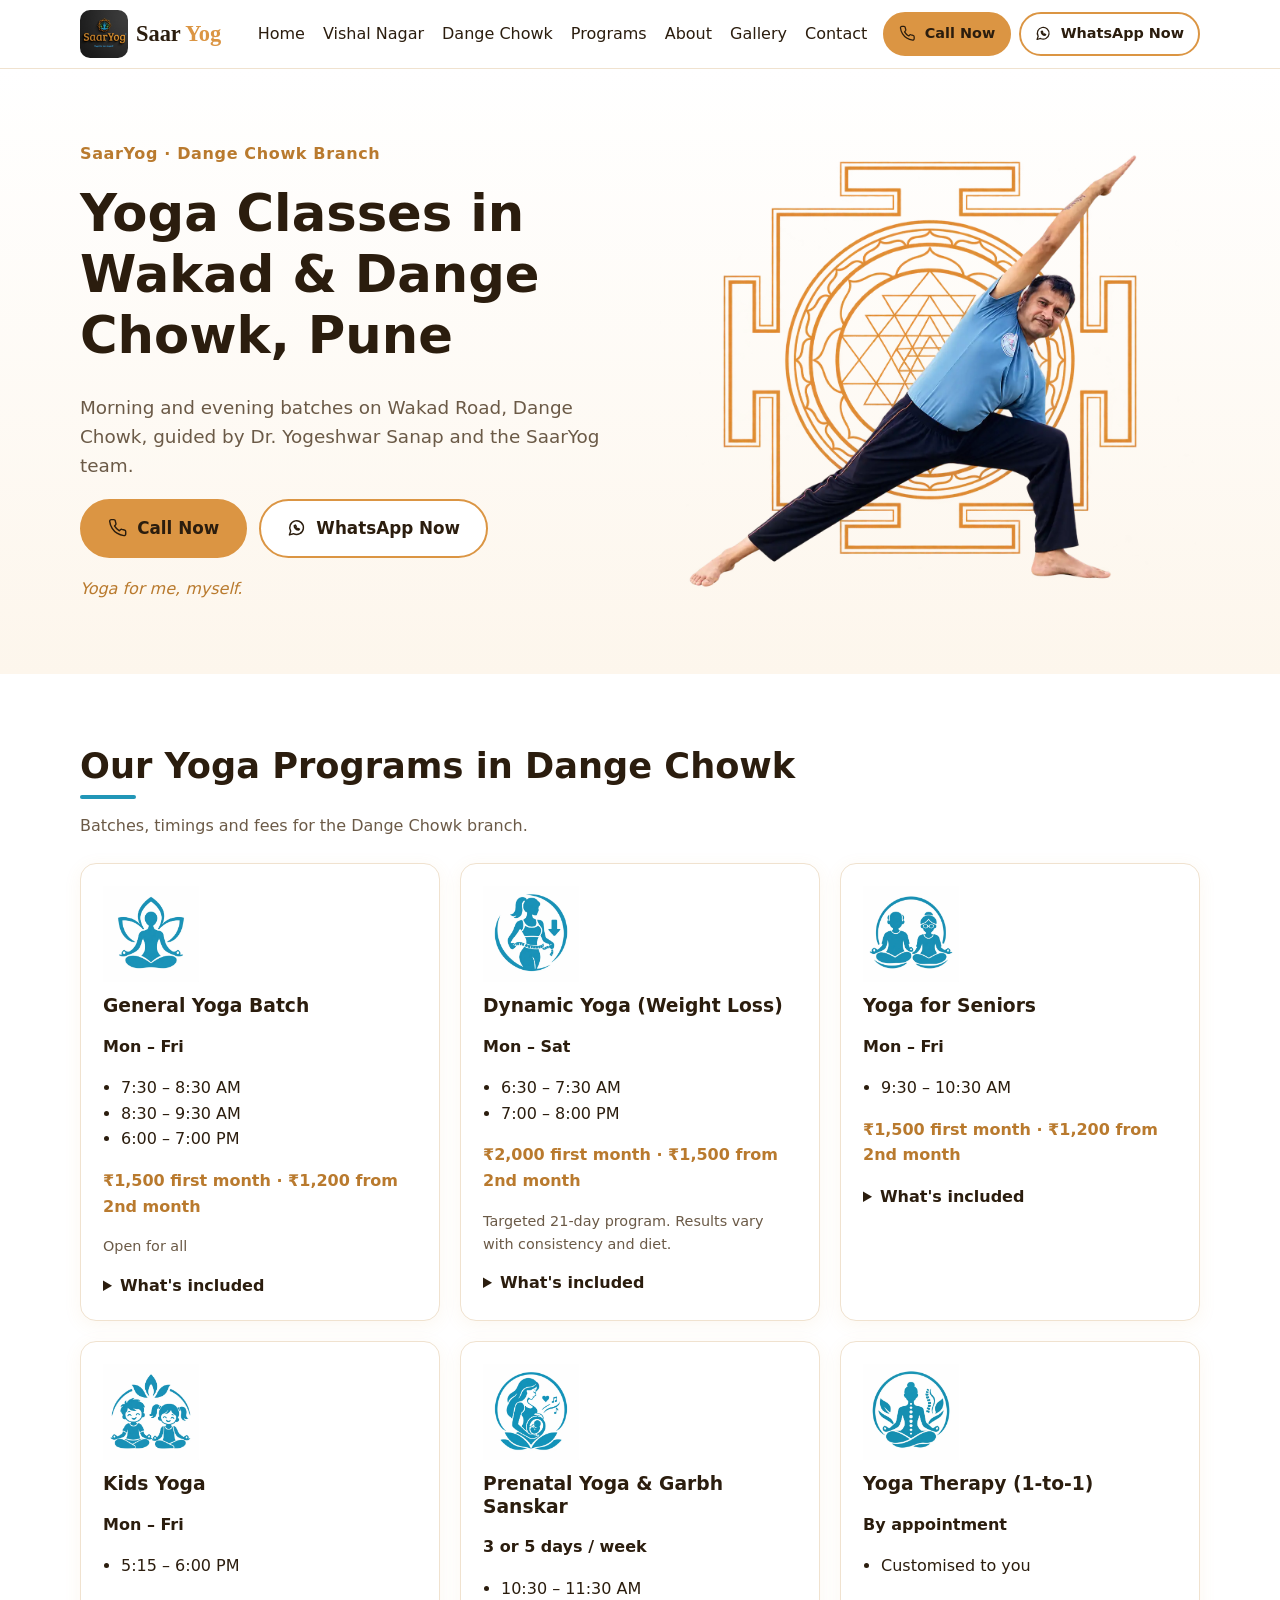
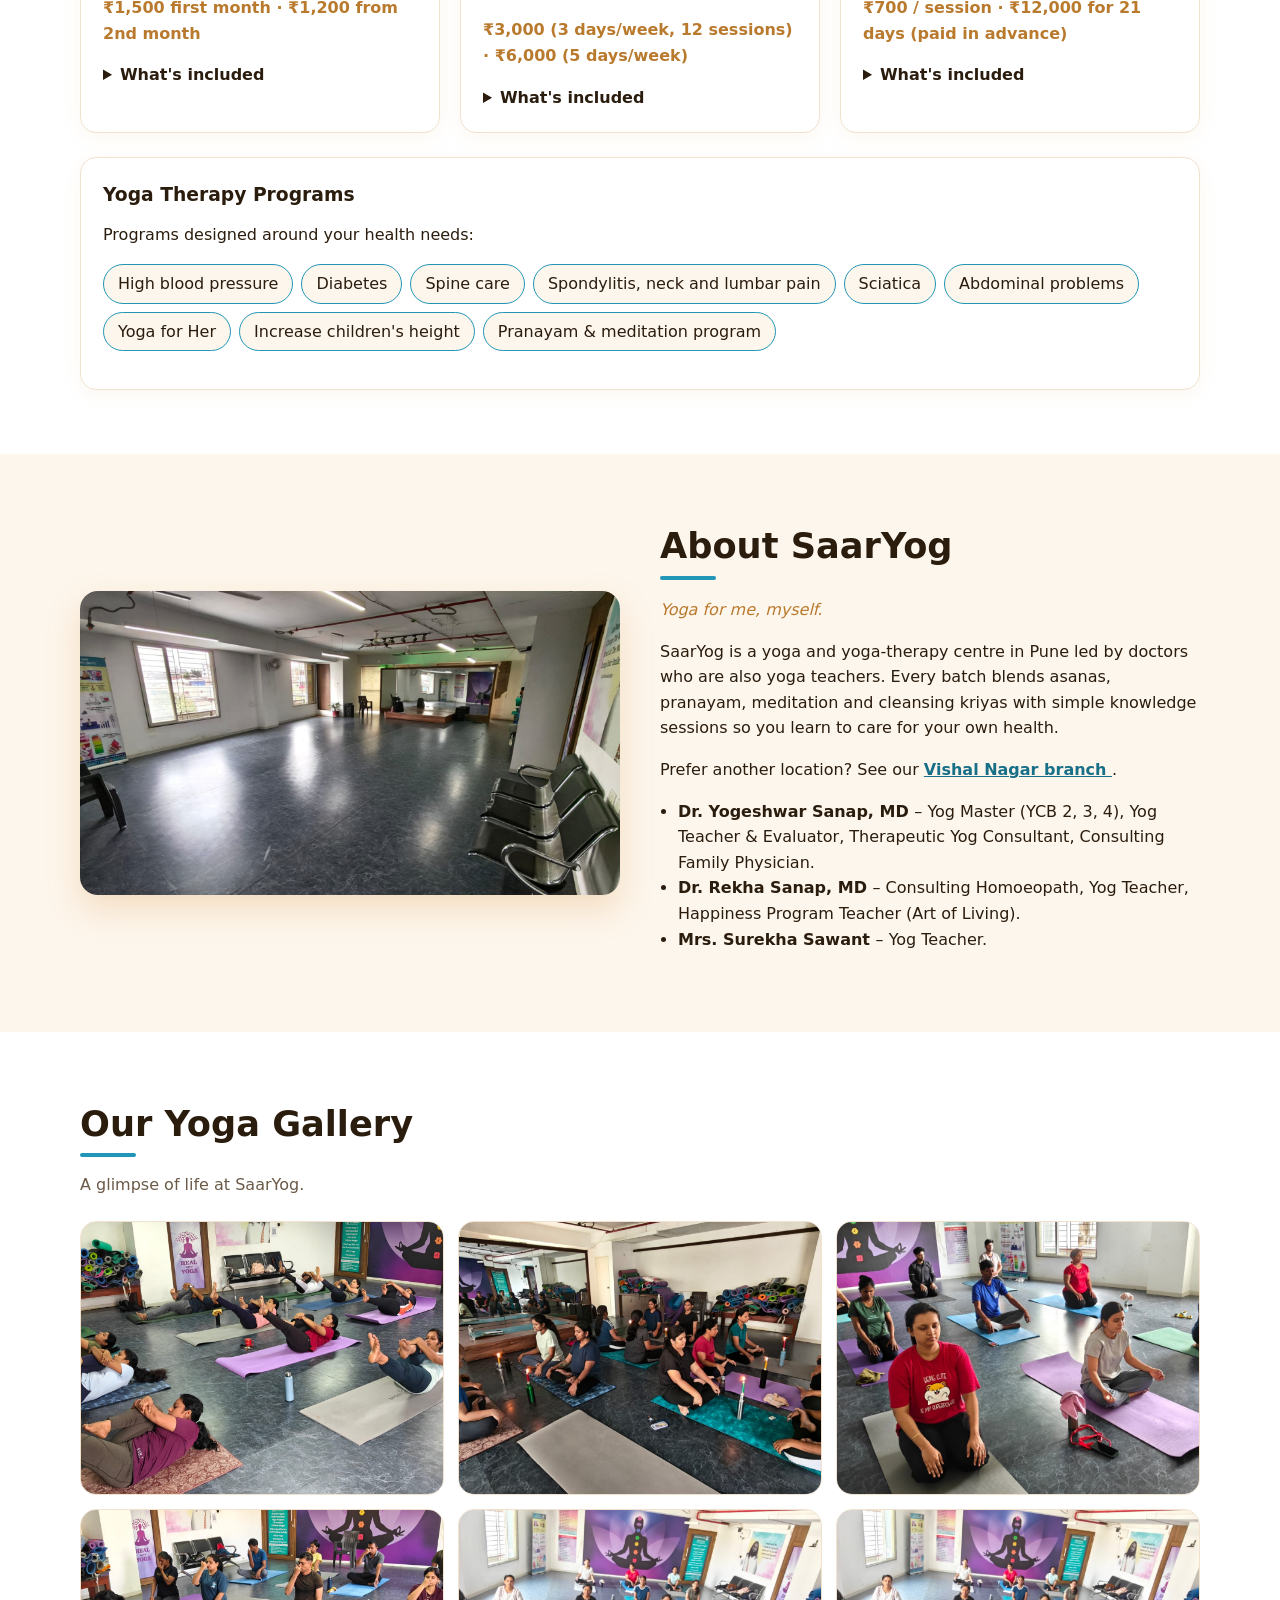
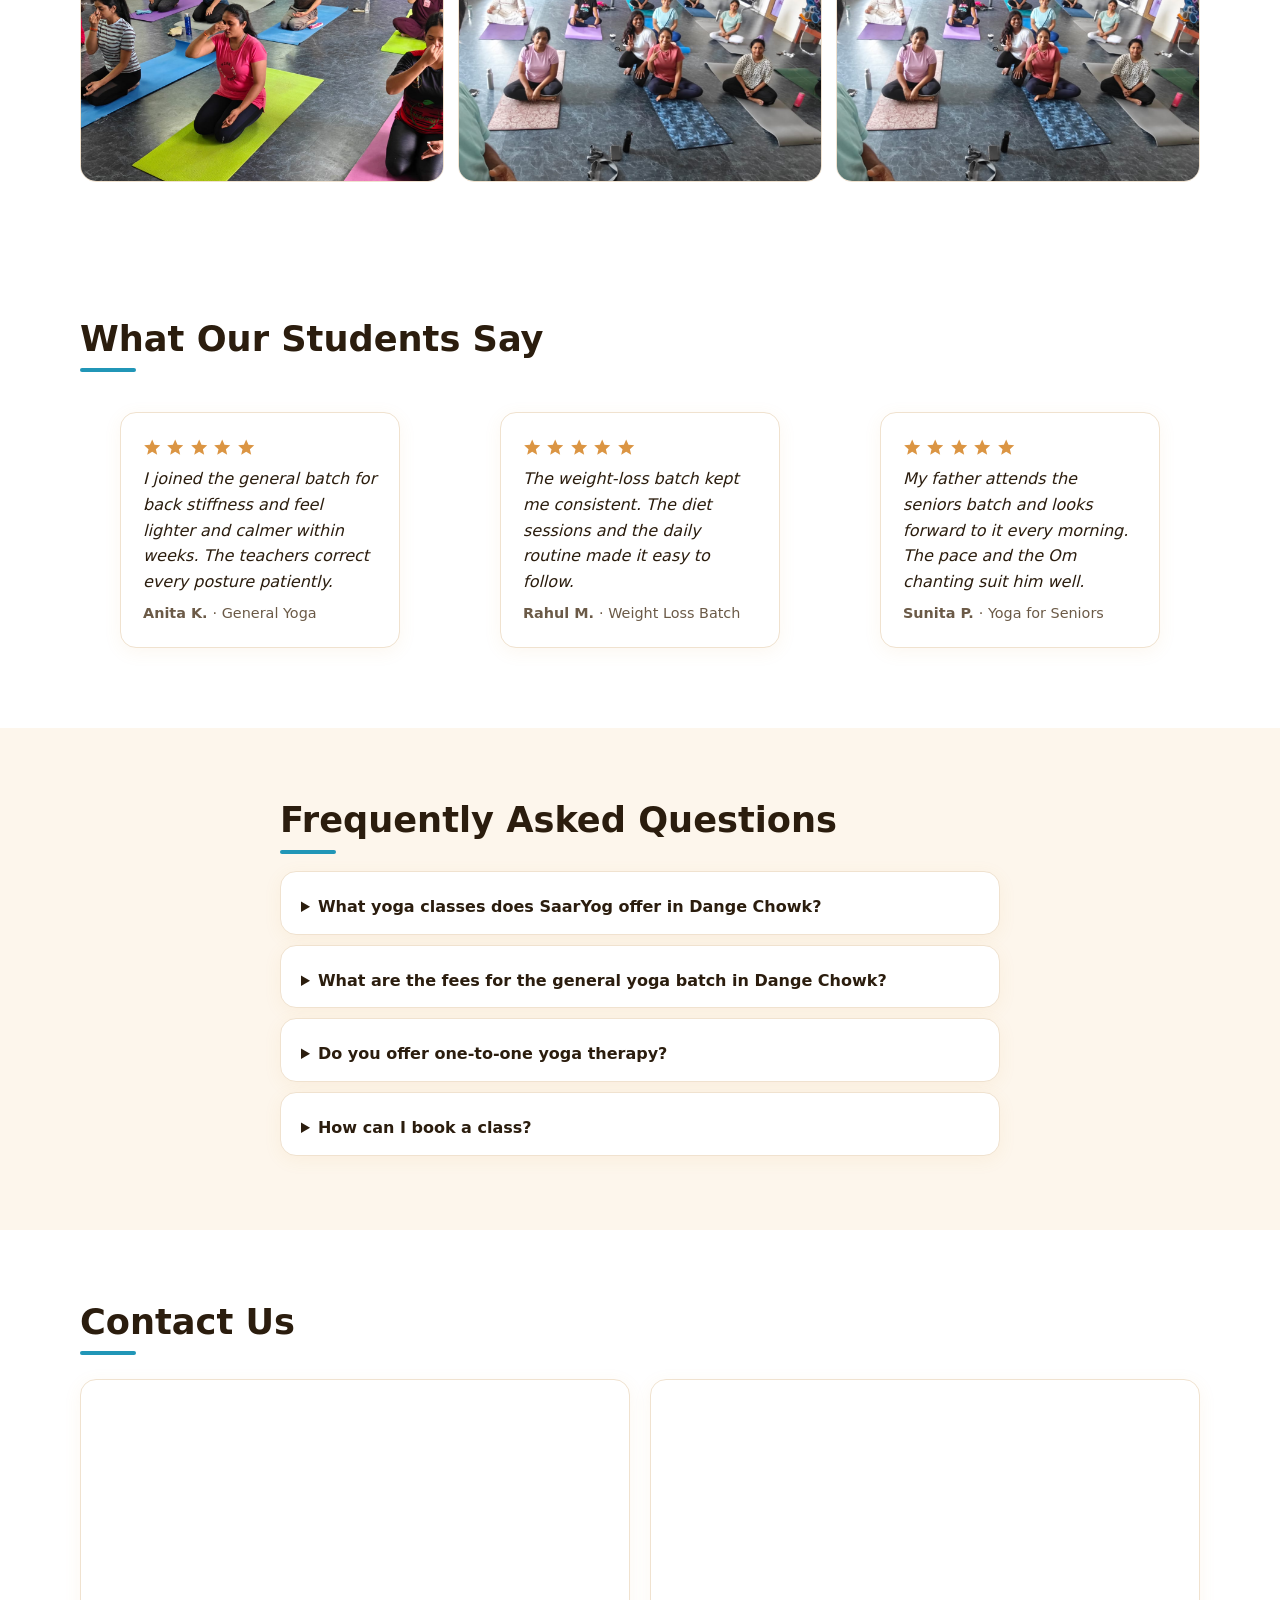
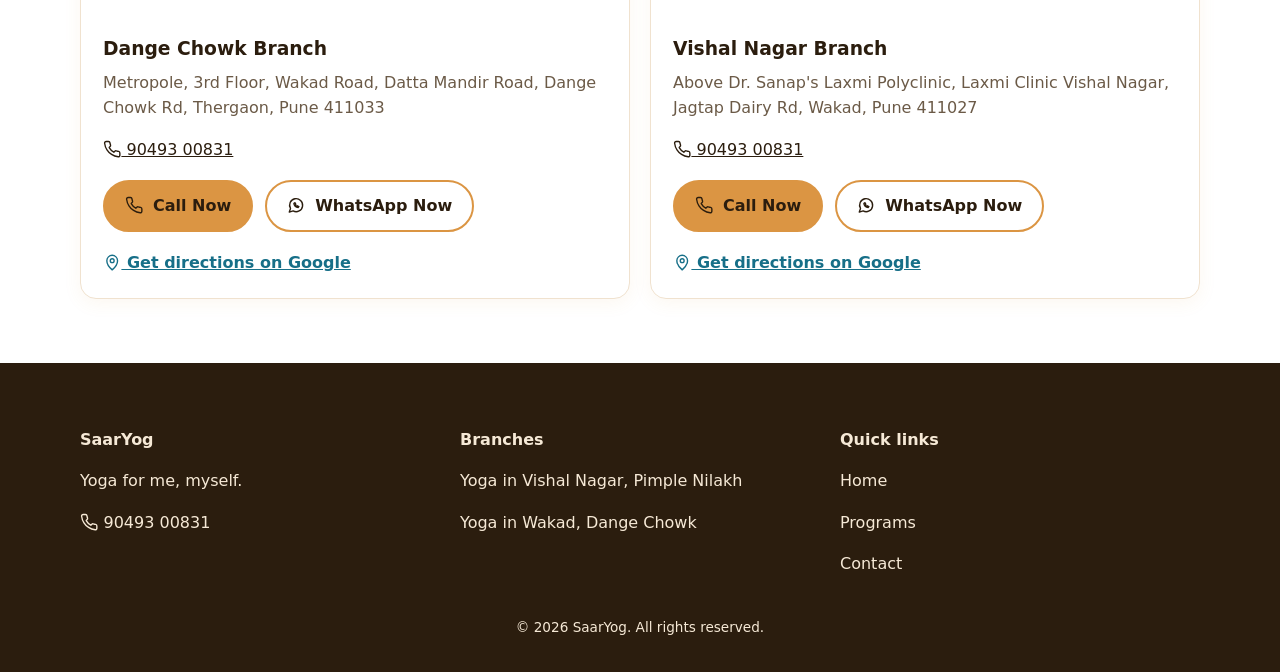
==== dange-chowk.html @ ac99b1c8 "Add files via upload" ====
<!DOCTYPE html>
<html lang="en-IN">
 <head>
  <meta charset="utf-8"/>
  <meta content="width=device-width,initial-scale=1" name="viewport"/>
  <!-- SEO: Page Title and Meta Description -->
  <title>
   Yoga Classes in Wakad &amp; Dange Chowk, Pune | SaarYog
  </title>
  <meta content="SaarYog yoga classes near Wakad &amp; Dange Chowk, Pune: general yoga, dynamic weight-loss batch, seniors, kids, prenatal and 1-to-1 yoga therapy. Call or WhatsApp 90493 00831." name="description"/>
  <link href="https://YOUR-DOMAIN.com/dange-chowk.html" rel="canonical"/>
  <meta content="index,follow,max-image-preview:large" name="robots"/>
  <meta content="#DB9543" name="theme-color"/>
  <meta content="IN-MH" name="geo.region"/>
  <meta content="Pune" name="geo.placename"/>
  <!-- SEO: Open Graph / Social Sharing Metadata -->
  <meta content="website" property="og:type"/>
  <meta content="SaarYog" property="og:site_name"/>
  <meta content="Yoga Classes in Wakad &amp; Dange Chowk, Pune | SaarYog" property="og:title"/>
  <meta content="SaarYog yoga classes near Wakad &amp; Dange Chowk, Pune: general yoga, dynamic weight-loss batch, seniors, kids, prenatal and 1-to-1 yoga therapy. Call or WhatsApp 90493 00831." property="og:description"/>
  <meta content="https://YOUR-DOMAIN.com/dange-chowk.html" property="og:url"/>
  <meta content="en_IN" property="og:locale"/>
  <meta content="https://YOUR-DOMAIN.com/assets/og.png" property="og:image"/>
  <!-- SEO: Twitter Card Metadata and Favicon -->
  <meta content="summary_large_image" name="twitter:card"/>
  <link href="assets/logo.png" rel="icon" type="image/png"/>
  <link href="assets/style.css" rel="stylesheet"/>
  <!-- SEO: Structured Data (Local Business, FAQ, Breadcrumbs) -->
  <script type="application/ld+json">
   {"@context": "https://schema.org", "@graph": [{"@type": ["SportsActivityLocation", "HealthAndBeautyBusiness"], "@id": "https://YOUR-DOMAIN.com/dange-chowk.html#business", "name": "SaarYog – Dange Chowk (Wakad Road)", "url": "https://YOUR-DOMAIN.com/dange-chowk.html", "telephone": "+919049300831", "image": "https://YOUR-DOMAIN.com/assets/og.png", "slogan": "Yoga for me, myself.", "priceRange": "₹₹", "hasMap": "https://www.google.com/localservices/profile?spp=Cg0vZy8xMXZ3bG5nbGZ6&scp=CgAaDVNhYXJZb2cgQ2xhc3MqDVNhYXJZb2cgQ2xhc3M%3D&q=SaarYog%20Class&source=sh%2Fx%2Floc%2Fsrv%2Fm1%2F0&kgs=293f480625a9576a", "address": {"@type": "PostalAddress", "streetAddress": "Metropole, 3rd Floor, Wakad Road, Datta Mandir Road, Dange Chowk Rd", "addressLocality": "Thergaon", "addressRegion": "Maharashtra", "postalCode": "411033", "addressCountry": "IN"}, "areaServed": [{"@type": "Place", "name": "Wakad"}, {"@type": "Place", "name": "Dange Chowk"}, {"@type": "Place", "name": "Thergaon"}], "founder": {"@type": "Person", "name": "Dr. Yogeshwar Sanap"}}, {"@type": "FAQPage", "mainEntity": [{"@type": "Question", "name": "What yoga classes does SaarYog offer in Dange Chowk?", "acceptedAnswer": {"@type": "Answer", "text": "General yoga, weight loss, seniors, kids, prenatal yoga, yoga therapy."}}, {"@type": "Question", "name": "What are the fees for the general yoga batch in Dange Chowk?", "acceptedAnswer": {"@type": "Answer", "text": "₹1,500 first month · ₹1,200 from 2nd month."}}, {"@type": "Question", "name": "Do you offer one-to-one yoga therapy?", "acceptedAnswer": {"@type": "Answer", "text": "Yes. Customised one-to-one sessions for health issues such as high blood pressure, diabetes, back and neck pain. ₹700 / session · ₹12,000 for 21 days (paid in advance)."}}, {"@type": "Question", "name": "How can I book a class?", "acceptedAnswer": {"@type": "Answer", "text": "Call or WhatsApp 90493 00831 and we will confirm the batch timing for you."}}]}, {"@type": "BreadcrumbList", "itemListElement": [{"@type": "ListItem", "position": 1, "name": "Home", "item": "https://YOUR-DOMAIN.com/"}, {"@type": "ListItem", "position": 2, "name": "Dange Chowk", "item": "https://YOUR-DOMAIN.com/dange-chowk.html"}]}]}
  </script>
 </head>
 <body>
  <!-- SECTION: Site Header and Main Navigation -->
  <header class="site-header">
   <div class="wrap bar">
    <a aria-label="SaarYog home" class="logo" href="index.html">
     <img alt="SaarYog logo" class="logo-img" height="48" src="assets/img/saaryog-logo.jpeg" width="48"/>
     <span>
      Saar
      <b>
       Yog
      </b>
     </span>
    </a>
    <nav aria-label="Main" id="nav">
     <ul>
      <li>
       <a href="index.html">
        Home
       </a>
      </li>
      <li>
       <a href="vishal-nagar.html">
        Vishal Nagar
       </a>
      </li>
      <li>
       <a href="dange-chowk.html">
        Dange Chowk
       </a>
      </li>
      <li>
       <a href="#programs">
        Programs
       </a>
      </li>
      <li>
       <a href="#about">
        About
       </a>
      </li>
      <li>
       <a href="#gallery">
        Gallery
       </a>
      </li>
      <li>
       <a href="#contact">
        Contact
       </a>
      </li>
     </ul>
    </nav>
    <div class="hdr-cta">
     <a class="btn btn-solid sm" data-cta="call" href="tel:+919049300831">
      <svg aria-hidden="true" class="ic" fill="none" stroke="currentColor" stroke-linecap="round" stroke-linejoin="round" stroke-width="1.8" viewbox="0 0 24 24">
       <path d="M22 16.9v3a2 2 0 0 1-2.2 2 19.8 19.8 0 0 1-8.6-3.1 19.5 19.5 0 0 1-6-6A19.8 19.8 0 0 1 2.1 4.2 2 2 0 0 1 4.1 2h3a2 2 0 0 1 2 1.7c.1 1 .4 1.9.7 2.8a2 2 0 0 1-.5 2.1L8.1 9.9a16 16 0 0 0 6 6l1.3-1.3a2 2 0 0 1 2.1-.4c.9.3 1.8.6 2.8.7a2 2 0 0 1 1.7 2z">
       </path>
      </svg>
      Call Now
     </a>
     <a class="btn btn-wa sm" data-cta="whatsapp" href="https://wa.me/919049300831?text=Hi%20SaarYog,%20I%20would%20like%20to%20know%20about%20yoga%20classes." rel="noopener" target="_blank">
      <svg aria-hidden="true" class="ic" fill="none" stroke="currentColor" stroke-linecap="round" stroke-linejoin="round" stroke-width="1.8" viewbox="0 0 24 24">
       <path d="M3 21l1.6-4.7A8.5 8.5 0 1 1 8 19.5z">
       </path>
       <path d="M9 9.5c0 3 2.5 5.5 5.5 5.5l1-1.2-2-1-.8.7c-.8-.4-1.5-1.1-1.9-1.9l.7-.8-1-2z">
       </path>
      </svg>
      WhatsApp Now
     </a>
    </div>
    <button aria-controls="nav" aria-expanded="false" aria-label="Open menu" class="burger">
     <span>
     </span>
     <span>
     </span>
     <span>
     </span>
    </button>
   </div>
  </header>
  <main>
   <!-- SECTION: Hero / Main Introduction -->
   <section class="hero" id="home">
    <div class="wrap split">
     <div>
      <p class="eyebrow">
       SaarYog &middot; Dange Chowk Branch
      </p>
      <h1>
       Yoga Classes in Wakad &amp; Dange Chowk, Pune
      </h1>
      <p class="lead">
       Morning and evening batches on Wakad Road, Dange Chowk, guided by Dr. Yogeshwar Sanap and the SaarYog team.
      </p>
      <div class="row">
       <a class="btn btn-solid lg" data-cta="call" href="tel:+919049300831">
        <svg aria-hidden="true" class="ic" fill="none" stroke="currentColor" stroke-linecap="round" stroke-linejoin="round" stroke-width="1.8" viewbox="0 0 24 24">
         <path d="M22 16.9v3a2 2 0 0 1-2.2 2 19.8 19.8 0 0 1-8.6-3.1 19.5 19.5 0 0 1-6-6A19.8 19.8 0 0 1 2.1 4.2 2 2 0 0 1 4.1 2h3a2 2 0 0 1 2 1.7c.1 1 .4 1.9.7 2.8a2 2 0 0 1-.5 2.1L8.1 9.9a16 16 0 0 0 6 6l1.3-1.3a2 2 0 0 1 2.1-.4c.9.3 1.8.6 2.8.7a2 2 0 0 1 1.7 2z">
         </path>
        </svg>
        Call Now
       </a>
       <a class="btn btn-wa lg" data-cta="whatsapp" href="https://wa.me/919049300831?text=Hi%20SaarYog%20Dange%20Chowk,%20I%20would%20like%20to%20know%20about%20yoga%20classes." rel="noopener" target="_blank">
        <svg aria-hidden="true" class="ic" fill="none" stroke="currentColor" stroke-linecap="round" stroke-linejoin="round" stroke-width="1.8" viewbox="0 0 24 24">
         <path d="M3 21l1.6-4.7A8.5 8.5 0 1 1 8 19.5z">
         </path>
         <path d="M9 9.5c0 3 2.5 5.5 5.5 5.5l1-1.2-2-1-.8.7c-.8-.4-1.5-1.1-1.9-1.9l.7-.8-1-2z">
         </path>
        </svg>
        WhatsApp Now
       </a>
      </div>
      <p class="small">
       Yoga for me, myself.
      </p>
     </div>
     <div>
      <!-- <svg aria-label="Animated figure meditating in lotus pose" class="yoga-anim" role="img" viewbox="0 0 400 400">
       <g class="aura">
        <circle cx="200" cy="190" r="150">
        </circle>
        <circle cx="200" cy="190" r="115">
        </circle>
        <circle cx="200" cy="190" r="80">
        </circle>
       </g>
       <g class="petal">
        <ellipse cx="70" cy="300" rx="8" ry="14">
        </ellipse>
        <ellipse cx="335" cy="120" rx="7" ry="12">
        </ellipse>
        <ellipse cx="320" cy="310" rx="6" ry="11">
        </ellipse>
        <ellipse cx="85" cy="110" rx="6" ry="10">
        </ellipse>
       </g>
       <g class="figure">
        <circle cx="200" cy="118" fill="#DB9543" r="26">
        </circle>
        <path d="M200 148c-34 0-52 24-56 60l-26 40 34 8 48-18 48 18 34-8-26-40c-4-36-22-60-56-60z" fill="#DB9543">
        </path>
        <path d="M118 262c30 30 134 30 164 0-14 26-48 38-82 38s-68-12-82-38z" fill="#b97a2e">
        </path>
        <path d="M150 200l-34 52M250 200l34 52" stroke="#fff" stroke-linecap="round" stroke-width="5">
        </path>
       </g>
       <circle class="om" cx="200" cy="340" fill="#DB9543" r="4">
       </circle>
      </svg> -->
      <img alt="Yoga practice at SaarYog, Pune" class="hero-img" fetchpriority="high" height="600" src="assets/img/Dr.Sanap.webp" width="600"/>
     </div>
    </div>
   </section>
   <!-- SECTION: Yoga Programs, Timings, and Fees -->
   <section class="sec" id="programs">
    <div class="wrap">
     <h2>
      Our Yoga Programs in Dange Chowk
     </h2>
     <p class="sub">
      Batches, timings and fees for the Dange Chowk branch.
     </p>
     <div class="grid g3">
      <article class="card prog">
       <div class="ico"><img class="prog-icon" src="assets/icons/General-Yoga.webp" width="96" height="96" alt="General yoga icon" loading="lazy"></div>
       <h3>
        General Yoga Batch
       </h3>
       <p class="meta">
        <b>
         Mon &ndash; Fri
        </b>
       </p>
       <ul class="times">
        <li>
         7:30 &ndash; 8:30 AM
        </li>
        <li>
         8:30 &ndash; 9:30 AM
        </li>
        <li>
         6:00 &ndash; 7:00 PM
        </li>
       </ul>
       <p class="fee">
        ₹1,500 first month &middot; ₹1,200 from 2nd month
       </p>
       <p class="note">
        Open for all
       </p>
       <details>
        <summary>
         What's included
        </summary>
        <ul>
         <li>
          Micro yoga
         </li>
         <li>
          Asanas
         </li>
         <li>
          Sun salutation
         </li>
         <li>
          Pranayam
         </li>
         <li>
          Meditation
         </li>
         <li>
          Shuddhi kriya (cleansing)
         </li>
         <li>
          Knowledge session
         </li>
        </ul>
       </details>
      </article>
      <article class="card prog">
       <div class="ico"><img class="prog-icon" src="assets/icons/Weight-Loss.webp" width="96" height="96" alt="General yoga icon" loading="lazy"></div>
       <h3>
        Dynamic Yoga (Weight Loss)
       </h3>
       <p class="meta">
        <b>
         Mon &ndash; Sat
        </b>
       </p>
       <ul class="times">
        <li>
         6:30 &ndash; 7:30 AM
        </li>
        <li>
         7:00 &ndash; 8:00 PM
        </li>
       </ul>
       <p class="fee">
        ₹2,000 first month &middot; ₹1,500 from 2nd month
       </p>
       <p class="note">
        Targeted 21-day program. Results vary with consistency and diet.
       </p>
       <details>
        <summary>
         What's included
        </summary>
        <ul>
         <li>
          Asanas and pranayam for weight reduction
         </li>
         <li>
          Shuddhi kriya for weight loss
         </li>
         <li>
          Yog nidra
         </li>
         <li>
          Mudras for weight loss
         </li>
         <li>
          Diet session
         </li>
         <li>
          Special diet for two days a week
         </li>
         <li>
          Knowledge session
         </li>
         <li>
          Unique preparatory movements
         </li>
         <li>
          Dedicated weight-loss batch
         </li>
        </ul>
       </details>
      </article>
      <article class="card prog">
       <div class="ico"><img class="prog-icon" src="assets/icons/Seniors.webp" width="96" height="96" alt="General yoga icon" loading="lazy"></div>
       <h3>
        Yoga for Seniors
       </h3>
       <p class="meta">
        <b>
         Mon &ndash; Fri
        </b>
       </p>
       <ul class="times">
        <li>
         9:30 &ndash; 10:30 AM
        </li>
       </ul>
       <p class="fee">
        ₹1,500 first month &middot; ₹1,200 from 2nd month
       </p>
       <details>
        <summary>
         What's included
        </summary>
        <ul>
         <li>
          Asanas, pranayam, meditation and preparatory movements suited to seniors
         </li>
         <li>
          Shuddhi kriya
         </li>
         <li>
          Fun activities
         </li>
         <li>
          Knowledge session
         </li>
         <li>
          Om chanting
         </li>
        </ul>
       </details>
      </article>
      <article class="card prog">
       <div class="ico"><img class="prog-icon" src="assets/icons/Kids.webp" width="96" height="96" alt="General yoga icon" loading="lazy"></div>
       <h3>
        Kids Yoga
       </h3>
       <p class="meta">
        <b>
         Mon &ndash; Fri
        </b>
       </p>
       <ul class="times">
        <li>
         5:15 &ndash; 6:00 PM
        </li>
       </ul>
       <p class="fee">
        ₹1,500 first month &middot; ₹1,200 from 2nd month
       </p>
       <details>
        <summary>
         What's included
        </summary>
        <ul>
         <li>
          Unique preparatory movements
         </li>
         <li>
          Sun salutation
         </li>
         <li>
          Moon salutation
         </li>
         <li>
          Asanas to support height growth
         </li>
         <li>
          Pranayam
         </li>
         <li>
          Om chanting
         </li>
         <li>
          Fun, creative activities
         </li>
         <li>
          Right-brain development process
         </li>
        </ul>
       </details>
      </article>
      <article class="card prog">
       <div class="ico"><img class="prog-icon" src="assets/icons/Prenatal.webp" width="96" height="96" alt="General yoga icon" loading="lazy"></div>
       <h3>
        Prenatal Yoga &amp; Garbh Sanskar
       </h3>
       <p class="meta">
        <b>
         3 or 5 days / week
        </b>
       </p>
       <ul class="times">
        <li>
         10:30 &ndash; 11:30 AM
        </li>
       </ul>
       <p class="fee">
        ₹3,000 (3 days/week, 12 sessions) &middot; ₹6,000 (5 days/week)
       </p>
       <details>
        <summary>
         What's included
        </summary>
        <ul>
         <li>
          Asanas
         </li>
         <li>
          Pranayam
         </li>
         <li>
          Meditation
         </li>
         <li>
          Garbh sanskar
         </li>
         <li>
          Knowledge session
         </li>
        </ul>
       </details>
      </article>
      <article class="card prog">
       <div class="ico"><img class="prog-icon" src="assets/icons/therapy.webp" width="96" height="96" alt="General yoga icon" loading="lazy"></div>
       <h3>
        Yoga Therapy (1-to-1)
       </h3>
       <p class="meta">
        <b>
         By appointment
        </b>
       </p>
       <ul class="times">
        <li>
         Customised to you
        </li>
       </ul>
       <p class="fee">
        ₹700 / session &middot; ₹12,000 for 21 days (paid in advance)
       </p>
       <details>
        <summary>
         What's included
        </summary>
        <ul>
         <li>
          21 days of one-to-one customised sessions
         </li>
         <li>
          Customised yog nidra
         </li>
         <li>
          For BP, diabetes, back and neck pain, sciatica, abdominal issues and more
         </li>
        </ul>
       </details>
      </article>
     </div>
     <div class="card therapy">
      <h3>
       Yoga Therapy Programs
      </h3>
      <p>
       Programs designed around your health needs:
      </p>
      <ul class="chips">
       <li>
        High blood pressure
       </li>
       <li>
        Diabetes
       </li>
       <li>
        Spine care
       </li>
       <li>
        Spondylitis, neck and lumbar pain
       </li>
       <li>
        Sciatica
       </li>
       <li>
        Abdominal problems
       </li>
       <li>
        Yoga for Her
       </li>
       <li>
        Increase children's height
       </li>
       <li>
        Pranayam &amp; meditation program
       </li>
      </ul>
     </div>
    </div>
   </section>
   <!-- SECTION: About SaarYog and Teaching Team -->
   <section class="sec alt" id="about">
    <div class="wrap split">
     <div>
      <!-- <svg aria-label="Illustration of yoga practice" class="about-art" role="img" viewbox="0 0 400 300">
       <rect fill="#fdf3e6" height="300" rx="18" width="400">
       </rect>
       <circle cx="200" cy="140" fill="none" r="90" stroke="#DB9543" stroke-dasharray="4 8" stroke-width="2">
       </circle>
       <circle cx="200" cy="95" fill="#DB9543" r="20">
       </circle>
       <path d="M200 120c-28 0-42 20-45 46l-22 32 28 6 39-14 39 14 28-6-22-32c-3-26-17-46-45-46z" fill="#DB9543">
       </path>
       <text fill="#8a5a1e" font-family="Georgia,serif" font-size="16" text-anchor="middle" x="200" y="272">
        TODO: replace with a real studio / teacher photo
       </text>
      </svg> -->
       <img alt="SaarYog yoga class with Dr. Yogeshwar Sanap, Pune" class="about-img" height="900" loading="lazy" src="assets/img/dange-chowk/dange-chowk-hall.jpeg" width="1200"/>
     </div>
     <div>
      <h2>
       About SaarYog
      </h2>
      <p class="tag">
       Yoga for me, myself.
      </p>
      <p>
       SaarYog is a yoga and yoga-therapy centre in Pune led by doctors who are also yoga teachers. Every batch blends asanas, pranayam, meditation and cleansing kriyas with simple knowledge sessions so you learn to care for your own health.
      </p>
      <p>
       Prefer another location? See our
       <a class="link" href="vishal-nagar.html">
        Vishal Nagar branch
       </a>
       .
      </p>
      <ul class="team">
       <li>
        <b>
         Dr. Yogeshwar Sanap, MD
        </b>
        &ndash; Yog Master (YCB 2, 3, 4), Yog Teacher &amp; Evaluator, Therapeutic Yog Consultant, Consulting Family Physician.
       </li>
       <li>
        <b>
         Dr. Rekha Sanap, MD
        </b>
        &ndash; Consulting Homoeopath, Yog Teacher, Happiness Program Teacher (Art of Living).
       </li>
       <li>
        <b>
         Mrs. Surekha Sawant
        </b>
        &ndash; Yog Teacher.
       </li>
      </ul>
     </div>
    </div>
   </section>
   <!-- SECTION: Yoga Gallery -->
   <section class="sec" id="gallery">
    <div class="wrap">
     <h2>
      Our Yoga Gallery
     </h2>
     <p class="sub">
      A glimpse of life at SaarYog.
     </p>
     <div class="gallery">
      <a class="gi" data-lb="" href="assets/img/dange-chowk/gallery-dange-chowk-1.jpeg">
       <img alt="Morning yoga batch at SaarYog in Dange Chowk" height="450" loading="lazy" src="assets/img/dange-chowk/gallery-dange-chowk-1.jpeg" width="600"/>
      </a>
      <a class="gi" data-lb="" href="assets/img/dange-chowk/gallery-dange-chowk-2.jpeg">
       <img alt="Group asana practice in Dange Chowk" height="450" loading="lazy" src="assets/img/dange-chowk/gallery-dange-chowk-2.jpeg" width="600"/>
      </a>
      <a class="gi" data-lb="" href="assets/img/dange-chowk/gallery-dange-chowk-3.jpeg">
       <img alt="Pranayam and meditation session in Dange Chowk" height="450" loading="lazy" src="assets/img/dange-chowk/gallery-dange-chowk-3.jpeg" width="600"/>
      </a>
      <a class="gi" data-lb="" href="assets/img/dange-chowk/gallery-dange-chowk-4.jpeg">
       <img alt="Kids yoga class in Dange Chowk" height="450" loading="lazy" src="assets/img/dange-chowk/gallery-dange-chowk-4.jpeg" width="600"/>
      </a>
      <a class="gi" data-lb="" href="assets/img/dange-chowk/gallery-dange-chowk-5.jpeg">
       <img alt="Yoga for seniors in Dange Chowk" height="450" loading="lazy" src="assets/img/dange-chowk/gallery-dange-chowk-5.jpeg" width="600"/>
      </a>
      <a class="gi" data-lb="" href="assets/img/dange-chowk/gallery-dange-chowk-6.jpeg">
       <img alt="One-to-one yoga therapy session in Dange Chowk" height="450" loading="lazy" src="assets/img/dange-chowk/gallery-dange-chowk-6.jpeg" width="600"/>
      </a>
     </div>
    </div>
   </section>
   <!-- SECTION: Student Testimonials -->
   <section class="sec" id="testimonials">
    <div class="wrap">
     <h2>
      What Our Students Say
     </h2>
     <div class="grid g3">
      <figure class="card review">
       <div class="stars">
        <svg aria-hidden="true" class="ic star" fill="currentColor" viewbox="0 0 24 24">
         <path d="M12 2l3 6.9 7.5.7-5.7 5 1.7 7.4L12 18l-6.5 4 1.7-7.4-5.7-5L9 8.9z">
         </path>
        </svg>
        <svg aria-hidden="true" class="ic star" fill="currentColor" viewbox="0 0 24 24">
         <path d="M12 2l3 6.9 7.5.7-5.7 5 1.7 7.4L12 18l-6.5 4 1.7-7.4-5.7-5L9 8.9z">
         </path>
        </svg>
        <svg aria-hidden="true" class="ic star" fill="currentColor" viewbox="0 0 24 24">
         <path d="M12 2l3 6.9 7.5.7-5.7 5 1.7 7.4L12 18l-6.5 4 1.7-7.4-5.7-5L9 8.9z">
         </path>
        </svg>
        <svg aria-hidden="true" class="ic star" fill="currentColor" viewbox="0 0 24 24">
         <path d="M12 2l3 6.9 7.5.7-5.7 5 1.7 7.4L12 18l-6.5 4 1.7-7.4-5.7-5L9 8.9z">
         </path>
        </svg>
        <svg aria-hidden="true" class="ic star" fill="currentColor" viewbox="0 0 24 24">
         <path d="M12 2l3 6.9 7.5.7-5.7 5 1.7 7.4L12 18l-6.5 4 1.7-7.4-5.7-5L9 8.9z">
         </path>
        </svg>
       </div>
       <blockquote>
        I joined the general batch for back stiffness and feel lighter and calmer within weeks. The teachers correct every posture patiently.
       </blockquote>
       <figcaption>
        <b>
         Anita K.
        </b>
        &middot; General Yoga
       </figcaption>
      </figure>
      <figure class="card review">
       <div class="stars">
        <svg aria-hidden="true" class="ic star" fill="currentColor" viewbox="0 0 24 24">
         <path d="M12 2l3 6.9 7.5.7-5.7 5 1.7 7.4L12 18l-6.5 4 1.7-7.4-5.7-5L9 8.9z">
         </path>
        </svg>
        <svg aria-hidden="true" class="ic star" fill="currentColor" viewbox="0 0 24 24">
         <path d="M12 2l3 6.9 7.5.7-5.7 5 1.7 7.4L12 18l-6.5 4 1.7-7.4-5.7-5L9 8.9z">
         </path>
        </svg>
        <svg aria-hidden="true" class="ic star" fill="currentColor" viewbox="0 0 24 24">
         <path d="M12 2l3 6.9 7.5.7-5.7 5 1.7 7.4L12 18l-6.5 4 1.7-7.4-5.7-5L9 8.9z">
         </path>
        </svg>
        <svg aria-hidden="true" class="ic star" fill="currentColor" viewbox="0 0 24 24">
         <path d="M12 2l3 6.9 7.5.7-5.7 5 1.7 7.4L12 18l-6.5 4 1.7-7.4-5.7-5L9 8.9z">
         </path>
        </svg>
        <svg aria-hidden="true" class="ic star" fill="currentColor" viewbox="0 0 24 24">
         <path d="M12 2l3 6.9 7.5.7-5.7 5 1.7 7.4L12 18l-6.5 4 1.7-7.4-5.7-5L9 8.9z">
         </path>
        </svg>
       </div>
       <blockquote>
        The weight-loss batch kept me consistent. The diet sessions and the daily routine made it easy to follow.
       </blockquote>
       <figcaption>
        <b>
         Rahul M.
        </b>
        &middot; Weight Loss Batch
       </figcaption>
      </figure>
      <figure class="card review">
       <div class="stars">
        <svg aria-hidden="true" class="ic star" fill="currentColor" viewbox="0 0 24 24">
         <path d="M12 2l3 6.9 7.5.7-5.7 5 1.7 7.4L12 18l-6.5 4 1.7-7.4-5.7-5L9 8.9z">
         </path>
        </svg>
        <svg aria-hidden="true" class="ic star" fill="currentColor" viewbox="0 0 24 24">
         <path d="M12 2l3 6.9 7.5.7-5.7 5 1.7 7.4L12 18l-6.5 4 1.7-7.4-5.7-5L9 8.9z">
         </path>
        </svg>
        <svg aria-hidden="true" class="ic star" fill="currentColor" viewbox="0 0 24 24">
         <path d="M12 2l3 6.9 7.5.7-5.7 5 1.7 7.4L12 18l-6.5 4 1.7-7.4-5.7-5L9 8.9z">
         </path>
        </svg>
        <svg aria-hidden="true" class="ic star" fill="currentColor" viewbox="0 0 24 24">
         <path d="M12 2l3 6.9 7.5.7-5.7 5 1.7 7.4L12 18l-6.5 4 1.7-7.4-5.7-5L9 8.9z">
         </path>
        </svg>
        <svg aria-hidden="true" class="ic star" fill="currentColor" viewbox="0 0 24 24">
         <path d="M12 2l3 6.9 7.5.7-5.7 5 1.7 7.4L12 18l-6.5 4 1.7-7.4-5.7-5L9 8.9z">
         </path>
        </svg>
       </div>
       <blockquote>
        My father attends the seniors batch and looks forward to it every morning. The pace and the Om chanting suit him well.
       </blockquote>
       <figcaption>
        <b>
         Sunita P.
        </b>
        &middot; Yoga for Seniors
       </figcaption>
      </figure>
     </div>
    </div>
   </section>
   <!-- SECTION: Frequently Asked Questions -->
   <section class="sec alt" id="faq">
    <div class="wrap narrow">
     <h2>
      Frequently Asked Questions
     </h2>
     <details class="card faq">
      <summary>
       What yoga classes does SaarYog offer in Dange Chowk?
      </summary>
      <p>
       General yoga, weight loss, seniors, kids, prenatal yoga, yoga therapy.
      </p>
     </details>
     <details class="card faq">
      <summary>
       What are the fees for the general yoga batch in Dange Chowk?
      </summary>
      <p>
       ₹1,500 first month &middot; ₹1,200 from 2nd month.
      </p>
     </details>
     <details class="card faq">
      <summary>
       Do you offer one-to-one yoga therapy?
      </summary>
      <p>
       Yes. Customised one-to-one sessions for health issues such as high blood pressure, diabetes, back and neck pain. ₹700 / session &middot; ₹12,000 for 21 days (paid in advance).
      </p>
     </details>
     <details class="card faq">
      <summary>
       How can I book a class?
      </summary>
      <p>
       Call or WhatsApp 90493 00831 and we will confirm the batch timing for you.
      </p>
     </details>
    </div>
   </section>
   <!-- SECTION: Contact Details and Branch Maps -->
   <section class="sec" id="contact">
    <div class="wrap">
     <h2>
      Contact Us
     </h2>
     <div class="grid g2">
      <div class="card contact">
       <iframe allowfullscreen="" class="map" loading="lazy" referrerpolicy="no-referrer-when-downgrade" src="https://www.google.com/maps?q=SaarYog+Class+Metropole+Dange+Chowk+Wakad+Road+Pune&amp;output=embed" title="Map of SaarYog Dange Chowk branch">
       </iframe>
       <h3>
        Dange Chowk Branch
       </h3>
       <address>
        Metropole, 3rd Floor, Wakad Road, Datta Mandir Road, Dange Chowk Rd, Thergaon, Pune 411033
       </address>
       <p>
        <a href="tel:+919049300831">
         <svg aria-hidden="true" class="ic" fill="none" stroke="currentColor" stroke-linecap="round" stroke-linejoin="round" stroke-width="1.8" viewbox="0 0 24 24">
          <path d="M22 16.9v3a2 2 0 0 1-2.2 2 19.8 19.8 0 0 1-8.6-3.1 19.5 19.5 0 0 1-6-6A19.8 19.8 0 0 1 2.1 4.2 2 2 0 0 1 4.1 2h3a2 2 0 0 1 2 1.7c.1 1 .4 1.9.7 2.8a2 2 0 0 1-.5 2.1L8.1 9.9a16 16 0 0 0 6 6l1.3-1.3a2 2 0 0 1 2.1-.4c.9.3 1.8.6 2.8.7a2 2 0 0 1 1.7 2z">
          </path>
         </svg>
         90493 00831
        </a>
       </p>
       <div class="row">
        <a class="btn btn-solid" data-cta="call" href="tel:+919049300831">
         <svg aria-hidden="true" class="ic" fill="none" stroke="currentColor" stroke-linecap="round" stroke-linejoin="round" stroke-width="1.8" viewbox="0 0 24 24">
          <path d="M22 16.9v3a2 2 0 0 1-2.2 2 19.8 19.8 0 0 1-8.6-3.1 19.5 19.5 0 0 1-6-6A19.8 19.8 0 0 1 2.1 4.2 2 2 0 0 1 4.1 2h3a2 2 0 0 1 2 1.7c.1 1 .4 1.9.7 2.8a2 2 0 0 1-.5 2.1L8.1 9.9a16 16 0 0 0 6 6l1.3-1.3a2 2 0 0 1 2.1-.4c.9.3 1.8.6 2.8.7a2 2 0 0 1 1.7 2z">
          </path>
         </svg>
         Call Now
        </a>
        <a class="btn btn-wa" data-cta="whatsapp" href="https://wa.me/919049300831?text=Hi%20SaarYog%20Dange%20Chowk,%20I%20would%20like%20to%20know%20about%20yoga%20classes." rel="noopener" target="_blank">
         <svg aria-hidden="true" class="ic" fill="none" stroke="currentColor" stroke-linecap="round" stroke-linejoin="round" stroke-width="1.8" viewbox="0 0 24 24">
          <path d="M3 21l1.6-4.7A8.5 8.5 0 1 1 8 19.5z">
          </path>
          <path d="M9 9.5c0 3 2.5 5.5 5.5 5.5l1-1.2-2-1-.8.7c-.8-.4-1.5-1.1-1.9-1.9l.7-.8-1-2z">
          </path>
         </svg>
         WhatsApp Now
        </a>
       </div>
       <p>
        <a class="link" href="https://www.google.com/localservices/profile?spp=Cg0vZy8xMXZ3bG5nbGZ6&amp;scp=CgAaDVNhYXJZb2cgQ2xhc3MqDVNhYXJZb2cgQ2xhc3M%3D&amp;q=SaarYog%20Class&amp;source=sh%2Fx%2Floc%2Fsrv%2Fm1%2F0&amp;kgs=293f480625a9576a" rel="noopener" target="_blank">
         <svg aria-hidden="true" class="ic" fill="none" stroke="currentColor" stroke-linecap="round" stroke-linejoin="round" stroke-width="1.8" viewbox="0 0 24 24">
          <path d="M12 22s7-6.1 7-12a7 7 0 0 0-14 0c0 5.9 7 12 7 12z">
          </path>
          <circle cx="12" cy="10" r="2.5">
          </circle>
         </svg>
         Get directions on Google
        </a>
       </p>
      </div>
      <div class="card contact">
       <iframe allowfullscreen="" class="map" loading="lazy" referrerpolicy="no-referrer-when-downgrade" src="https://www.google.com/maps?q=SaarYog+Class+Laxmi+Polyclinic+Vishal+Nagar+Wakad+Pune&amp;output=embed" title="Map of SaarYog Vishal Nagar branch">
       </iframe>
       <h3>
        Vishal Nagar Branch
       </h3>
       <address>
        Above Dr. Sanap's Laxmi Polyclinic, Laxmi Clinic Vishal Nagar, Jagtap Dairy Rd, Wakad, Pune 411027
       </address>
       <p>
        <a href="tel:+919049300831">
         <svg aria-hidden="true" class="ic" fill="none" stroke="currentColor" stroke-linecap="round" stroke-linejoin="round" stroke-width="1.8" viewbox="0 0 24 24">
          <path d="M22 16.9v3a2 2 0 0 1-2.2 2 19.8 19.8 0 0 1-8.6-3.1 19.5 19.5 0 0 1-6-6A19.8 19.8 0 0 1 2.1 4.2 2 2 0 0 1 4.1 2h3a2 2 0 0 1 2 1.7c.1 1 .4 1.9.7 2.8a2 2 0 0 1-.5 2.1L8.1 9.9a16 16 0 0 0 6 6l1.3-1.3a2 2 0 0 1 2.1-.4c.9.3 1.8.6 2.8.7a2 2 0 0 1 1.7 2z">
          </path>
         </svg>
         90493 00831
        </a>
       </p>
       <div class="row">
        <a class="btn btn-solid" data-cta="call" href="tel:+919049300831">
         <svg aria-hidden="true" class="ic" fill="none" stroke="currentColor" stroke-linecap="round" stroke-linejoin="round" stroke-width="1.8" viewbox="0 0 24 24">
          <path d="M22 16.9v3a2 2 0 0 1-2.2 2 19.8 19.8 0 0 1-8.6-3.1 19.5 19.5 0 0 1-6-6A19.8 19.8 0 0 1 2.1 4.2 2 2 0 0 1 4.1 2h3a2 2 0 0 1 2 1.7c.1 1 .4 1.9.7 2.8a2 2 0 0 1-.5 2.1L8.1 9.9a16 16 0 0 0 6 6l1.3-1.3a2 2 0 0 1 2.1-.4c.9.3 1.8.6 2.8.7a2 2 0 0 1 1.7 2z">
          </path>
         </svg>
         Call Now
        </a>
        <a class="btn btn-wa" data-cta="whatsapp" href="https://wa.me/919049300831?text=Hi%20SaarYog%20Vishal%20Nagar,%20I%20would%20like%20to%20know%20about%20yoga%20classes." rel="noopener" target="_blank">
         <svg aria-hidden="true" class="ic" fill="none" stroke="currentColor" stroke-linecap="round" stroke-linejoin="round" stroke-width="1.8" viewbox="0 0 24 24">
          <path d="M3 21l1.6-4.7A8.5 8.5 0 1 1 8 19.5z">
          </path>
          <path d="M9 9.5c0 3 2.5 5.5 5.5 5.5l1-1.2-2-1-.8.7c-.8-.4-1.5-1.1-1.9-1.9l.7-.8-1-2z">
          </path>
         </svg>
         WhatsApp Now
        </a>
       </div>
       <p>
        <a class="link" href="https://g.co/kgs/w93FZ5W" rel="noopener" target="_blank">
         <svg aria-hidden="true" class="ic" fill="none" stroke="currentColor" stroke-linecap="round" stroke-linejoin="round" stroke-width="1.8" viewbox="0 0 24 24">
          <path d="M12 22s7-6.1 7-12a7 7 0 0 0-14 0c0 5.9 7 12 7 12z">
          </path>
          <circle cx="12" cy="10" r="2.5">
          </circle>
         </svg>
         Get directions on Google
        </a>
       </p>
      </div>
     </div>
    </div>
   </section>
  </main>
  <!-- SECTION: Site Footer and Quick Links -->
  <footer class="site-footer">
   <div class="wrap grid g3">
    <div>
     <b>
      SaarYog
     </b>
     <p>
      Yoga for me, myself.
     </p>
     <p>
      <a href="tel:+919049300831">
       <svg aria-hidden="true" class="ic" fill="none" stroke="currentColor" stroke-linecap="round" stroke-linejoin="round" stroke-width="1.8" viewbox="0 0 24 24">
        <path d="M22 16.9v3a2 2 0 0 1-2.2 2 19.8 19.8 0 0 1-8.6-3.1 19.5 19.5 0 0 1-6-6A19.8 19.8 0 0 1 2.1 4.2 2 2 0 0 1 4.1 2h3a2 2 0 0 1 2 1.7c.1 1 .4 1.9.7 2.8a2 2 0 0 1-.5 2.1L8.1 9.9a16 16 0 0 0 6 6l1.3-1.3a2 2 0 0 1 2.1-.4c.9.3 1.8.6 2.8.7a2 2 0 0 1 1.7 2z">
        </path>
       </svg>
       90493 00831
      </a>
     </p>
    </div>
    <div>
     <b>
      Branches
     </b>
     <p>
      <a href="vishal-nagar.html">
       Yoga in Vishal Nagar, Pimple Nilakh
      </a>
     </p>
     <p>
      <a href="dange-chowk.html">
       Yoga in Wakad, Dange Chowk
      </a>
     </p>
    </div>
    <div>
     <b>
      Quick links
     </b>
     <p>
      <a href="index.html">
       Home
      </a>
     </p>
     <p>
      <a href="#programs">
       Programs
      </a>
     </p>
     <p>
      <a href="#contact">
       Contact
      </a>
     </p>
    </div>
   </div>
   <p class="copy">
    &copy;
    <span id="yr">
     2026
    </span>
    SaarYog. All rights reserved.
   </p>
  </footer>
  <!-- SECTION: Fixed Mobile Call and WhatsApp Bar -->
  <div class="mobile-bar">
   <a data-cta="call" href="tel:+919049300831">
    <svg aria-hidden="true" class="ic" fill="none" stroke="currentColor" stroke-linecap="round" stroke-linejoin="round" stroke-width="1.8" viewbox="0 0 24 24">
     <path d="M22 16.9v3a2 2 0 0 1-2.2 2 19.8 19.8 0 0 1-8.6-3.1 19.5 19.5 0 0 1-6-6A19.8 19.8 0 0 1 2.1 4.2 2 2 0 0 1 4.1 2h3a2 2 0 0 1 2 1.7c.1 1 .4 1.9.7 2.8a2 2 0 0 1-.5 2.1L8.1 9.9a16 16 0 0 0 6 6l1.3-1.3a2 2 0 0 1 2.1-.4c.9.3 1.8.6 2.8.7a2 2 0 0 1 1.7 2z">
     </path>
    </svg>
    Call Now
   </a>
   <a data-cta="whatsapp" href="https://wa.me/919049300831?text=Hi%20SaarYog,%20I%20would%20like%20to%20know%20about%20yoga%20classes." rel="noopener" target="_blank">
    <svg aria-hidden="true" class="ic" fill="none" stroke="currentColor" stroke-linecap="round" stroke-linejoin="round" stroke-width="1.8" viewbox="0 0 24 24">
     <path d="M3 21l1.6-4.7A8.5 8.5 0 1 1 8 19.5z">
     </path>
     <path d="M9 9.5c0 3 2.5 5.5 5.5 5.5l1-1.2-2-1-.8.7c-.8-.4-1.5-1.1-1.9-1.9l.7-.8-1-2z">
     </path>
    </svg>
    WhatsApp
   </a>
  </div>
  <!-- SCRIPT: Main JavaScript -->
  <script defer="" src="assets/main.js">
  </script>
 </body>
</html>
---- assets/style.css ----
/* SECTION: Theme variables and design tokens */

:root {
    --o:#DB9543;
    --od:#b97a2e;
    --t:#2196B7;
    --td:#176f88;
    --ink:#2b1d0e;
    --mut:#6b5a47;
    --bg:#fff;
    --alt:#fdf6ec;
    --r:16px;
}

/* SECTION: Global reset and base document styles */

* {
    box-sizing:border-box;
}

html {
    scroll-behavior:smooth;
    scroll-padding-top:80px;
}

body {
    margin:0;
    font:16px/1.6 system-ui,-apple-system,"Segoe UI",Roboto,sans-serif;
    color:var(--ink);
    background:var(--bg);
}

/* SECTION: Links, layout containers, and headings */

a {
    color:inherit;
}

.wrap {
    max-width:1160px;
    margin:auto;
    padding:0 20px;
}

.narrow {
    max-width:760px;
}

h1,h2,h3 {
    line-height:1.2;
    margin:.2em 0 .5em;
}

h1 {
    font-size:clamp(2rem,5vw,3.2rem);
}

h2 {
    font-size:clamp(1.6rem,3.5vw,2.2rem);
}

h2::after {
    content:'';
    display:block;
    width:56px;
    height:4px;
    border-radius:4px;
    background:var(--t);
    margin-top:8px;
}

/* SECTION: Header and primary navigation */

.site-header {
    position:sticky;
    top:0;
    z-index:50;
    background:#fff;
    border-bottom:1px solid #f0e2cf;
}

.bar {
    display:flex;
    align-items:center;
    gap:16px;
    min-height:68px;
}

.logo-img {
    width:48px;
    height:48px;
    object-fit:cover;
    border-radius:10px;
}

.logo {
    display:flex;
    align-items:center;
    gap:8px;
    text-decoration:none;
    font:700 1.4rem Georgia,serif;
}

.logo b {
    color:var(--o);
}

nav {
    margin-left:auto;
}

nav ul {
    display:flex;
    gap:18px;
    list-style:none;
    margin:0;
    padding:0;
}

nav a {
    text-decoration:none;
    font-weight:500;
}

nav a:hover {
    color:var(--od);
}

/* SECTION: Buttons and call-to-action styles */

.hdr-cta {
    display:flex;
    gap:8px;
}

.btn {
    display:inline-block;
    padding:11px 20px;
    border-radius:999px;
    font-weight:600;
    text-decoration:none;
    border:2px solid var(--o);
    transition:.2s;
}

.btn.sm {
    padding:8px 14px;
    font-size:.9rem;
}

.btn.lg {
    padding:14px 26px;
    font-size:1.05rem;
}

.btn-solid {
    background:var(--o);
    color:var(--ink);
}

.btn-wa {
    background:#fff;
    color:var(--ink);
}

.btn:hover {
    transform:translateY(-2px);
    box-shadow:0 6px 16px rgba(219,149,67,.35);
}

/* SECTION: Mobile navigation toggle */

.burger {
    display:none;
    background:none;
    border:0;
    padding:8px;
    cursor:pointer;
}

.burger span {
    display:block;
    width:24px;
    height:2px;
    background:var(--ink);
    margin:5px 0;
    transition:.2s;
}

/* SECTION: Hero and shared content layouts */

.hero {
    padding:56px 0;
    background:linear-gradient(180deg,#fff,var(--alt));
}

.split {
    display:grid;
    grid-template-columns:1fr 1fr;
    gap:40px;
    align-items:center;
}

.eyebrow {
    color:var(--od);
    font-weight:600;
    letter-spacing:.04em;
}

.lead {
    font-size:1.15rem;
    color:var(--mut);
}

.row {
    display:flex;
    flex-wrap:wrap;
    gap:12px;
    margin:18px 0;
}

.small,.tag {
    color:var(--od);
    font-style:italic;
}

/* SECTION: Content sections, grids, and cards */

.sec {
    padding:64px 0;
}

.alt {
    background:var(--alt);
}

.sub {
    color:var(--mut);
    margin-top:-.2em;
}

.grid {
    display:grid;
    gap:20px;
    margin-top:24px;
}

.g2 {
    grid-template-columns:repeat(2,1fr);
}

.g3 {
    grid-template-columns:repeat(3,1fr);
}

.card {
    background:#fff;
    border:1px solid #f0e2cf;
    border-radius:var(--r);
    padding:22px;
    box-shadow:0 4px 18px rgba(219,149,67,.08);
}

.center {
    text-align:center;
}

.ico {
    color:var(--t);
}

.ico .ic {
    width:34px;
    height:34px;
}

.ic {
    width:1.15em;
    height:1.15em;
    vertical-align:-.2em;
    flex:none;
}

.btn .ic {
    margin-right:4px;
}

.star {
    color:var(--o);
}

.stars {
    margin-bottom:6px;
}

.prog h3 {
    margin:.3em 0;
}

.times {
    padding-left:18px;
    margin:.3em 0;
}

.fee {
    font-weight:700;
    color:var(--od);
}

.note {
    font-size:.9rem;
    color:var(--mut);
}

/* SECTION: Program details, FAQ, and chips */

details summary {
    cursor:pointer;
    font-weight:600;
    margin-top:8px;
}

details ul {
    padding-left:18px;
}

.faq {
    margin:10px 0;
    padding:14px 20px;
}

.therapy {
    margin-top:24px;
}

.chips {
    display:flex;
    flex-wrap:wrap;
    gap:8px;
    list-style:none;
    padding:0;
}

.chips li {
    background:var(--alt);
    border:1px solid var(--t);
    border-radius:999px;
    padding:6px 14px;
}

/* SECTION: About section and inline icons */

.about-art,.yoga-anim {
    width:100%;
    height:auto;
    display:block;
}

.team {
    padding-left:18px;
}

.link {
    color:var(--td);
    font-weight:600;
}

.link:hover {
    text-decoration:underline;
}

address {
    font-style:normal;
    color:var(--mut);
}

blockquote {
    margin:0 0 8px;
}

/* SECTION: Footer and mobile action bar */

.site-footer {
    background:#2b1d0e;
    color:#f6e9d6;
    padding:40px 0 20px;
}

.site-footer a {
    text-decoration:none;
}

.copy {
    text-align:center;
    margin-top:24px;
    font-size:.85rem;
}

.mobile-bar {
    display:none;
}

/* SECTION: Yoga illustration animations */

.aura circle {
    fill:none;
    stroke:var(--o);
    stroke-opacity:.35;
    transform-origin:200px 190px;
    animation:pulse 5s ease-in-out infinite;
}

.aura circle:nth-child(2) {
    animation-delay:.8s;
}

.aura circle:nth-child(3) {
    animation-delay:1.6s;
}

.figure {
    transform-origin:200px 300px;
    animation:breathe 5s ease-in-out infinite;
}

.petal ellipse {
    fill:var(--o);
    opacity:.5;
    animation:float 6s ease-in-out infinite;
}

.petal ellipse:nth-child(2n) {
    animation-delay:1.5s;
}

.om {
    animation:pulse 5s infinite;
    transform-origin:200px 340px;
}

/* SECTION: Animation keyframes and motion accessibility */

@keyframes pulse {
    0%,100% {
        transform:scale(.92);
        opacity:.4;
    }
    50% {
        transform:scale(1.08);
        opacity:1;
    }
}

@keyframes breathe {
    0%,100% {
        transform:scale(1);
    }
    50% {
        transform:scale(1.035) translateY(-4px);
    }
}

@keyframes float {
    0%,100% {
        transform:translateY(0);
    }
    50% {
        transform:translateY(-14px);
    }
}

@media(prefers-reduced-motion:reduce) {
    * {
        animation:none!important;
        scroll-behavior:auto;
    }
}

@media(max-width:900px) {
    .g3 {
        grid-template-columns:1fr 1fr;
    }
    .split {
        grid-template-columns:1fr;
    }
    .hero .split>div:last-child {
        max-width:340px;
        margin:auto;
    }
    .burger {
        display:block;
        margin-left:auto;
    }
    .hdr-cta {
        display:none;
    }
    nav {
        position:absolute;
        top:68px;
        left:0;
        right:0;
        background:#fff;
        border-bottom:1px solid #f0e2cf;
        display:none;
        padding:12px 20px;
    }
    nav.open {
        display:block;
    }
    nav ul {
        flex-direction:column;
        gap:12px;
    }
}

@media(max-width:600px) {
    .g2,.g3 {
        grid-template-columns:1fr;
    }
    body {
        padding-bottom:58px;
    }
    .mobile-bar {
        display:flex;
        position:fixed;
        bottom:0;
        left:0;
        right:0;
        z-index:60;
        box-shadow:0 -4px 16px rgba(0,0,0,.12);
    }
    .mobile-bar a {
        flex:1;
        text-align:center;
        padding:15px;
        font-weight:700;
        text-decoration:none;
        background:var(--o);
        color:var(--ink);
    }
    .mobile-bar a+a {
        background:#fff;
        border-top:2px solid var(--o);
    }
}

/* SECTION: Image gallery and lightbox */

.gallery {
    display:grid;
    grid-template-columns:repeat(3,1fr);
    gap:14px;
    margin-top:24px;
}

.gi {
    display:block;
    overflow:hidden;
    border-radius:var(--r);
    border:1px solid #f0e2cf;
}

.gi img {
    width:100%;
    height:100%;
    aspect-ratio:4/3;
    object-fit:cover;
    display:block;
    transition:transform .3s;
}

.gi:hover img {
    transform:scale(1.05);
}

/* SECTION: Contact cards and embedded maps */

.contact {
    padding:0;
    overflow:hidden;
}

.contact>*:not(.map) {
    margin-left:22px;
    margin-right:22px;
}

.contact>h3 {
    margin-top:18px;
}

.contact>p:last-child {
    margin-bottom:22px;
}

.map {
    width:100%;
    height:240px;
    border:0;
    display:block;
}

/* SECTION: Testimonials and review cards */

.review blockquote {
    font-style:italic;
}

.review figcaption {
    color:var(--mut);
    font-size:.9rem;
}

.mobile-bar a .ic {
    margin-right:6px;
}

.lb {
    position:fixed;
    inset:0;
    background:rgba(0,0,0,.85);
    display:flex;
    align-items:center;
    justify-content:center;
    z-index:100;
    cursor:zoom-out;
}

.lb img {
    max-width:92vw;
    max-height:88vh;
    border-radius:12px;
}

@media(max-width:900px) {
    .gallery {
        grid-template-columns:repeat(2,1fr);
    }
}

@media(max-width:600px) {
    .gallery {
        gap:8px;
    }
}

/* SECTION: Hero image */

.hero-img {
    display:block;
    width:100%;
    max-width:560px;
    height:auto;
    aspect-ratio:1387/1134;
    object-fit:contain;
    margin:auto;
    border-radius:24px;
    border:0px solid #fff;
    /* box-shadow:0 0 0 3px var(--o),0 18px 40px rgba(219,149,67,.3) */
}

@media(max-width:900px) {
    .hero-img {
        max-width:440px;
    }
}

@media(max-width:600px) {
    .hero-img {
        max-width:100%;
        border-radius:18px;
    }
}

/* SECTION: About image */

.about-img {
    display:block;
    width:100%;
    height:auto;
    border-radius:18px;
    box-shadow:0 0 0 0px var(--o),0 14px 32px rgba(219,149,67,.25);
}
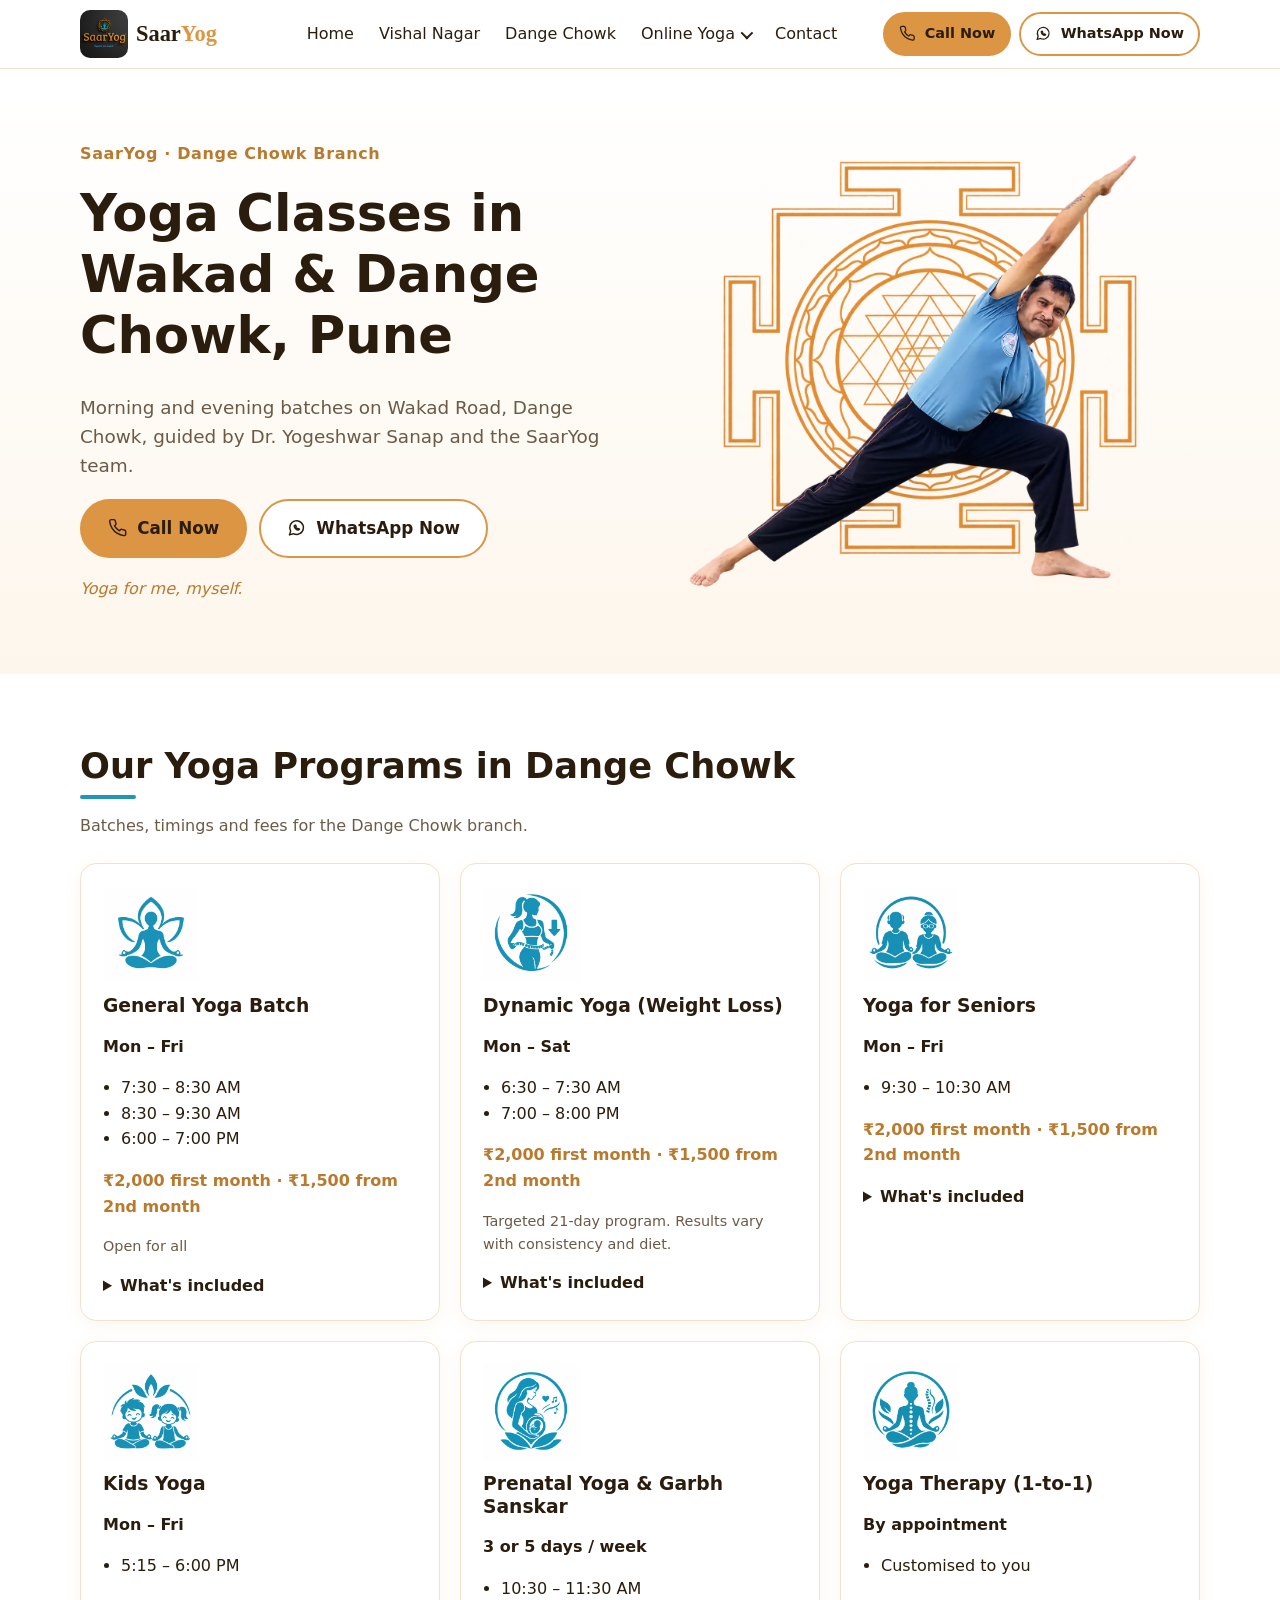
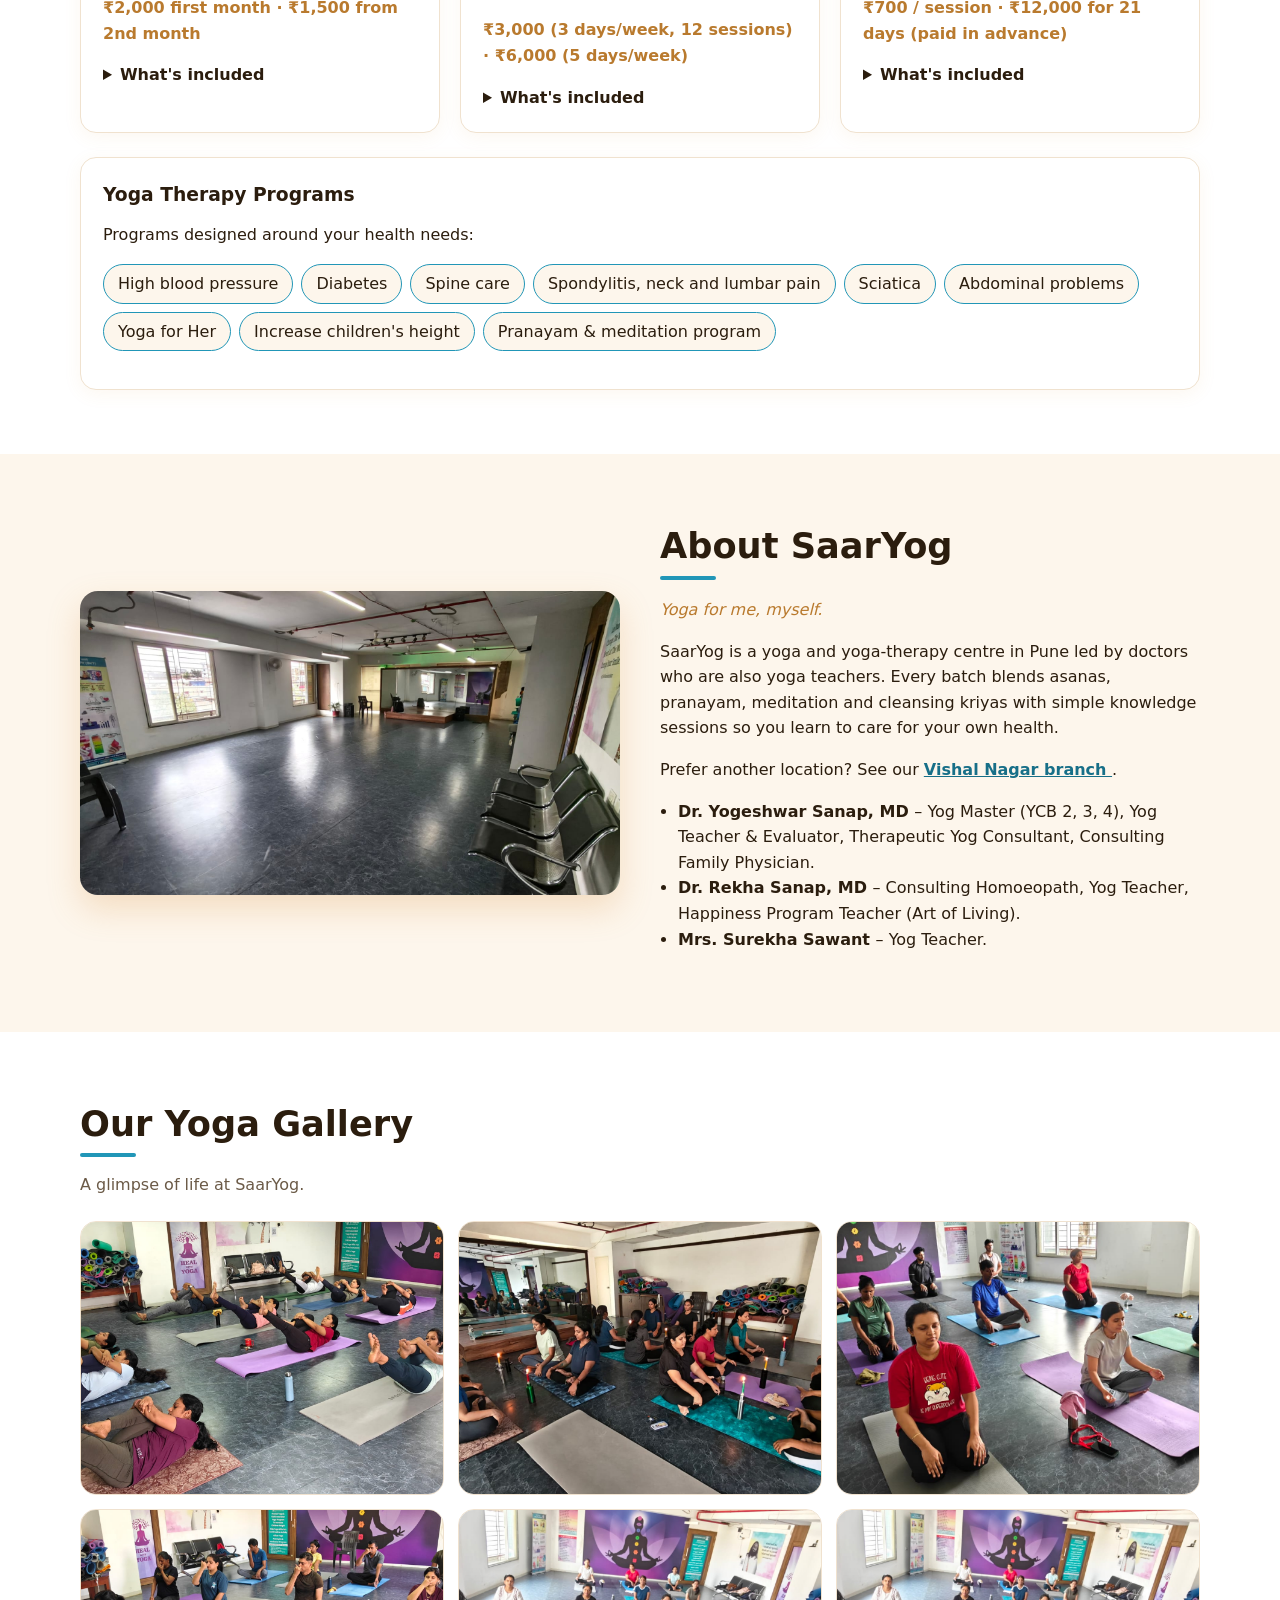
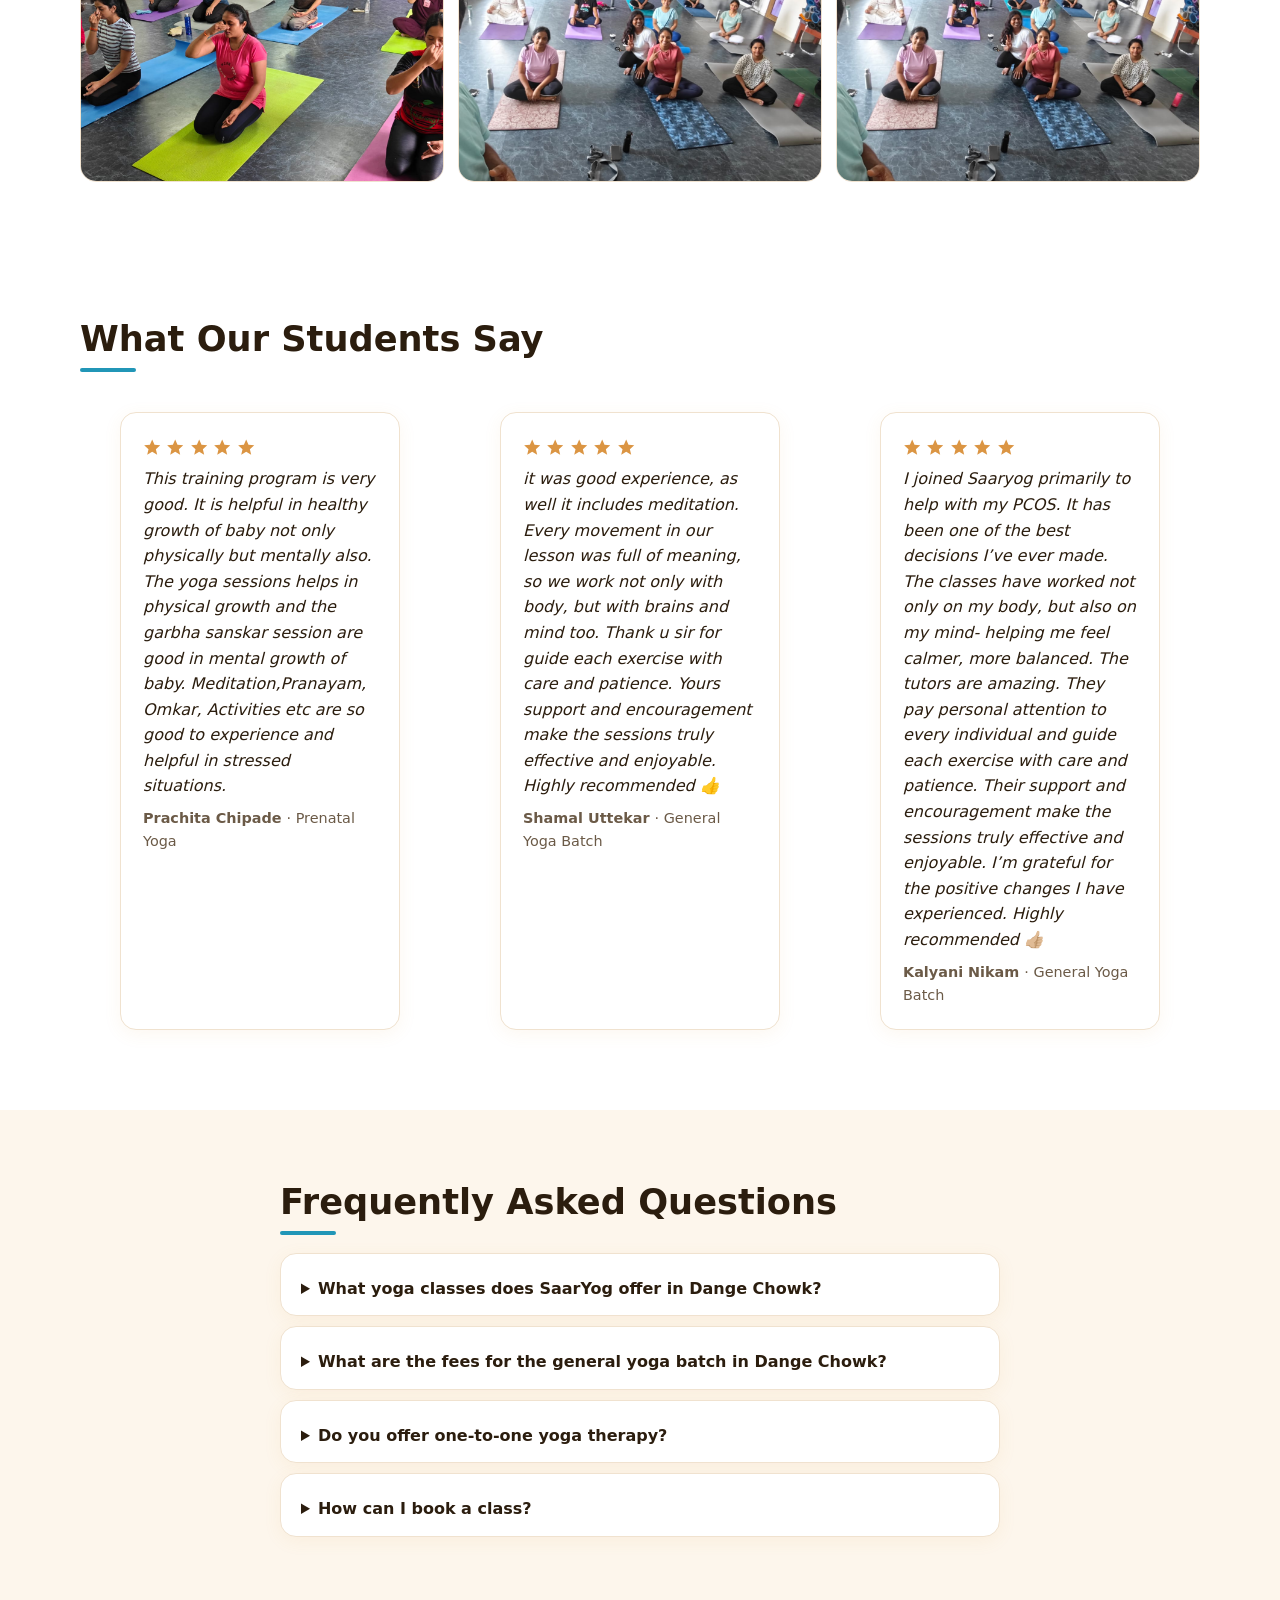
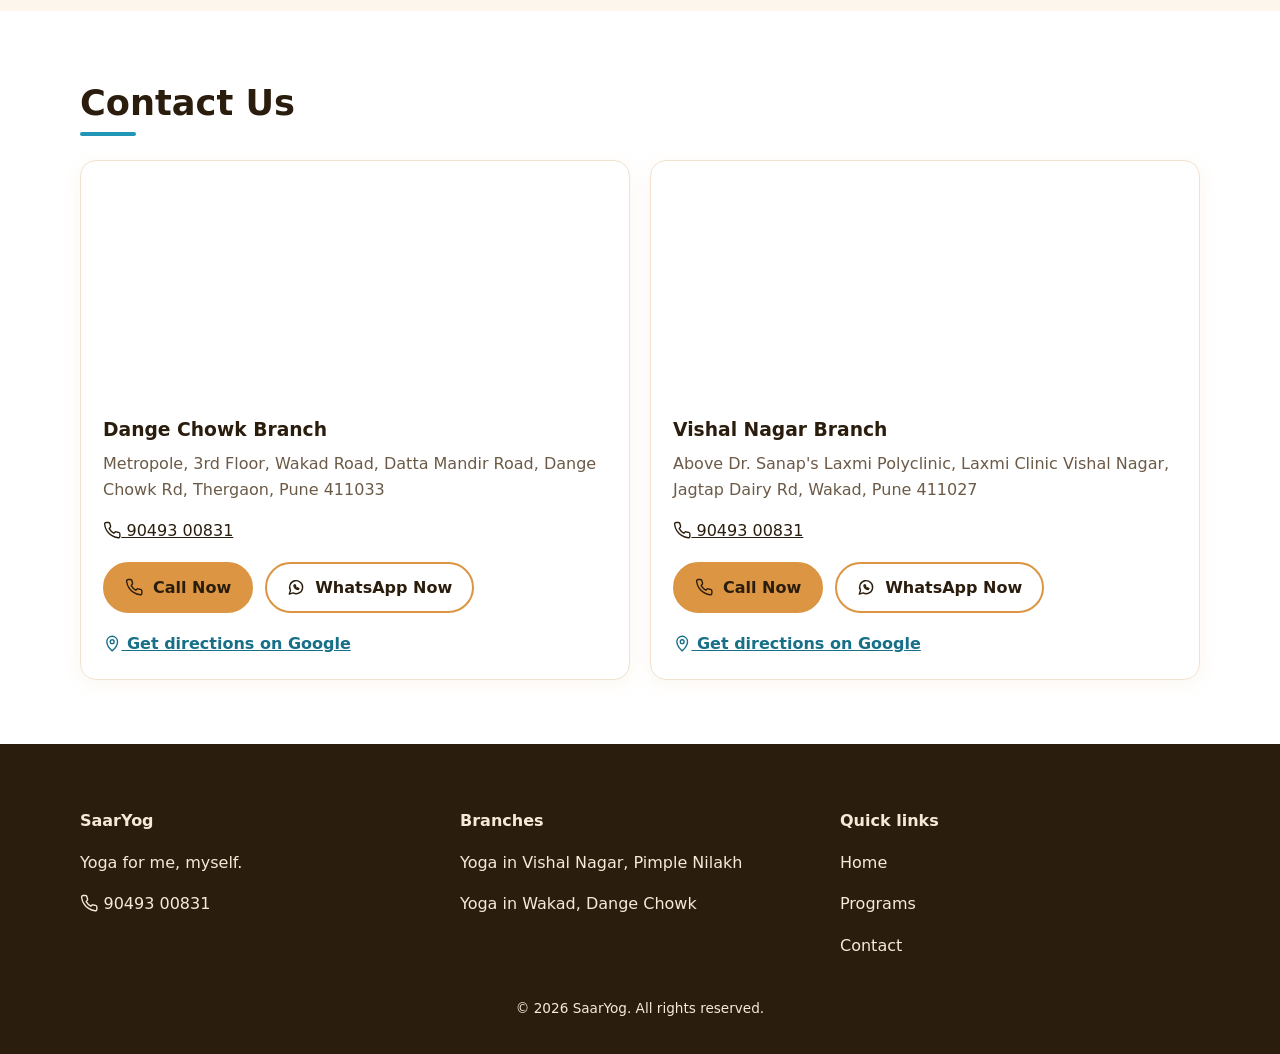
==== commit 3f22905c: "Final Website" ====
--- a/dange-chowk.html
+++ b/dange-chowk.html
@@ -27,7 +27,7 @@
   <link href="assets/style.css" rel="stylesheet"/>
   <!-- SEO: Structured Data (Local Business, FAQ, Breadcrumbs) -->
   <script type="application/ld+json">
-   {"@context": "https://schema.org", "@graph": [{"@type": ["SportsActivityLocation", "HealthAndBeautyBusiness"], "@id": "https://YOUR-DOMAIN.com/dange-chowk.html#business", "name": "SaarYog – Dange Chowk (Wakad Road)", "url": "https://YOUR-DOMAIN.com/dange-chowk.html", "telephone": "+919049300831", "image": "https://YOUR-DOMAIN.com/assets/og.png", "slogan": "Yoga for me, myself.", "priceRange": "₹₹", "hasMap": "https://www.google.com/localservices/profile?spp=Cg0vZy8xMXZ3bG5nbGZ6&scp=CgAaDVNhYXJZb2cgQ2xhc3MqDVNhYXJZb2cgQ2xhc3M%3D&q=SaarYog%20Class&source=sh%2Fx%2Floc%2Fsrv%2Fm1%2F0&kgs=293f480625a9576a", "address": {"@type": "PostalAddress", "streetAddress": "Metropole, 3rd Floor, Wakad Road, Datta Mandir Road, Dange Chowk Rd", "addressLocality": "Thergaon", "addressRegion": "Maharashtra", "postalCode": "411033", "addressCountry": "IN"}, "areaServed": [{"@type": "Place", "name": "Wakad"}, {"@type": "Place", "name": "Dange Chowk"}, {"@type": "Place", "name": "Thergaon"}], "founder": {"@type": "Person", "name": "Dr. Yogeshwar Sanap"}}, {"@type": "FAQPage", "mainEntity": [{"@type": "Question", "name": "What yoga classes does SaarYog offer in Dange Chowk?", "acceptedAnswer": {"@type": "Answer", "text": "General yoga, weight loss, seniors, kids, prenatal yoga, yoga therapy."}}, {"@type": "Question", "name": "What are the fees for the general yoga batch in Dange Chowk?", "acceptedAnswer": {"@type": "Answer", "text": "₹1,500 first month · ₹1,200 from 2nd month."}}, {"@type": "Question", "name": "Do you offer one-to-one yoga therapy?", "acceptedAnswer": {"@type": "Answer", "text": "Yes. Customised one-to-one sessions for health issues such as high blood pressure, diabetes, back and neck pain. ₹700 / session · ₹12,000 for 21 days (paid in advance)."}}, {"@type": "Question", "name": "How can I book a class?", "acceptedAnswer": {"@type": "Answer", "text": "Call or WhatsApp 90493 00831 and we will confirm the batch timing for you."}}]}, {"@type": "BreadcrumbList", "itemListElement": [{"@type": "ListItem", "position": 1, "name": "Home", "item": "https://YOUR-DOMAIN.com/"}, {"@type": "ListItem", "position": 2, "name": "Dange Chowk", "item": "https://YOUR-DOMAIN.com/dange-chowk.html"}]}]}
+   {"@context": "https://schema.org", "@graph": [{"@type": ["SportsActivityLocation", "HealthAndBeautyBusiness"], "@id": "https://YOUR-DOMAIN.com/dange-chowk.html#business", "name": "SaarYog – Dange Chowk (Wakad Road)", "url": "https://YOUR-DOMAIN.com/dange-chowk.html", "telephone": "+919049300831", "image": "https://YOUR-DOMAIN.com/assets/og.png", "slogan": "Yoga for me, myself.", "priceRange": "₹₹", "hasMap": "https://www.google.com/localservices/profile?spp=Cg0vZy8xMXZ3bG5nbGZ6&scp=CgAaDVNhYXJZb2cgQ2xhc3MqDVNhYXJZb2cgQ2xhc3M%3D&q=SaarYog%20Class&source=sh%2Fx%2Floc%2Fsrv%2Fm1%2F0&kgs=293f480625a9576a", "address": {"@type": "PostalAddress", "streetAddress": "Metropole, 3rd Floor, Wakad Road, Datta Mandir Road, Dange Chowk Rd", "addressLocality": "Thergaon", "addressRegion": "Maharashtra", "postalCode": "411033", "addressCountry": "IN"}, "areaServed": [{"@type": "Place", "name": "Wakad"}, {"@type": "Place", "name": "Dange Chowk"}, {"@type": "Place", "name": "Thergaon"}], "founder": {"@type": "Person", "name": "Dr. Yogeshwar Sanap"}}, {"@type": "FAQPage", "mainEntity": [{"@type": "Question", "name": "What yoga classes does SaarYog offer in Dange Chowk?", "acceptedAnswer": {"@type": "Answer", "text": "General yoga, weight loss, seniors, kids, prenatal yoga, yoga therapy."}}, {"@type": "Question", "name": "What are the fees for the general yoga batch in Dange Chowk?", "acceptedAnswer": {"@type": "Answer", "text": "₹2,000 first month · ₹1,500 from 2nd month."}}, {"@type": "Question", "name": "Do you offer one-to-one yoga therapy?", "acceptedAnswer": {"@type": "Answer", "text": "Yes. Customised one-to-one sessions for health issues such as high blood pressure, diabetes, back and neck pain. ₹700 / session · ₹12,000 for 21 days (paid in advance)."}}, {"@type": "Question", "name": "How can I book a class?", "acceptedAnswer": {"@type": "Answer", "text": "Call or WhatsApp 90493 00831 and we will confirm the batch timing for you."}}]}, {"@type": "BreadcrumbList", "itemListElement": [{"@type": "ListItem", "position": 1, "name": "Home", "item": "https://YOUR-DOMAIN.com/"}, {"@type": "ListItem", "position": 2, "name": "Dange Chowk", "item": "https://YOUR-DOMAIN.com/dange-chowk.html"}]}]}
   </script>
  </head>
  <body>
@@ -37,9 +37,7 @@
     <a aria-label="SaarYog home" class="logo" href="index.html">
      <img alt="SaarYog logo" class="logo-img" height="48" src="assets/img/saaryog-logo.jpeg" width="48"/>
      <span>
-      Saar
-      <b>
-       Yog
+      Saar<b>Yog
       </b>
      </span>
     </a>
@@ -60,7 +58,16 @@
         Dange Chowk
        </a>
       </li>
-      <li>
+      <li class="has-sub">
+  <button class="sub-toggle" type="button" aria-expanded="false" aria-haspopup="true">Online Yoga</button>
+  <ul class="sub-menu">
+    <li><a href="loose-xtras-weight-loss-yoga.html">Loose Xtras</a></li>
+    <li><a href="kids-yoga-online.html">Kids Yoga Batch</a></li>
+    <li><a href="height-up-yoga-for-kids.html">Height-Up</a></li>
+    <li><a href="yoga-therapy-online.html">Yoga Therapy Programs</a></li>
+  </ul>
+</li>
+      <!-- <li>
        <a href="#programs">
         Programs
        </a>
@@ -74,7 +81,7 @@
        <a href="#gallery">
         Gallery
        </a>
-      </li>
+      </li> -->
       <li>
        <a href="#contact">
         Contact
@@ -215,7 +222,7 @@
         </li>
        </ul>
        <p class="fee">
-        ₹1,500 first month &middot; ₹1,200 from 2nd month
+        ₹2,000 first month &middot; ₹1,500 from 2nd month
        </p>
        <p class="note">
         Open for all
@@ -324,7 +331,7 @@
         </li>
        </ul>
        <p class="fee">
-        ₹1,500 first month &middot; ₹1,200 from 2nd month
+        ₹2,000 first month &middot; ₹1,500 from 2nd month
        </p>
        <details>
         <summary>
@@ -365,7 +372,7 @@
         </li>
        </ul>
        <p class="fee">
-        ₹1,500 first month &middot; ₹1,200 from 2nd month
+        ₹2,000 first month &middot; ₹1,500 from 2nd month
        </p>
        <details>
         <summary>
@@ -636,13 +643,13 @@
         </svg>
        </div>
        <blockquote>
-        I joined the general batch for back stiffness and feel lighter and calmer within weeks. The teachers correct every posture patiently.
+        This training program is very good. It is helpful in healthy growth of baby not only physically but mentally also. The yoga sessions helps in physical growth and the garbha sanskar session are good in mental growth of baby. Meditation,Pranayam, Omkar, Activities etc are so good to experience and helpful in stressed situations.
        </blockquote>
        <figcaption>
         <b>
-         Anita K.
-        </b>
-        &middot; General Yoga
+         Prachita Chipade
+        </b>
+        &middot; Prenatal Yoga
        </figcaption>
       </figure>
       <figure class="card review">
@@ -669,13 +676,15 @@
         </svg>
        </div>
        <blockquote>
-        The weight-loss batch kept me consistent. The diet sessions and the daily routine made it easy to follow.
+        it was good experience, as well it includes meditation. Every movement in our lesson was full of meaning, so we work not only with body, but with brains and mind too.
+Thank u sir for guide each exercise with care and patience. Yours support and encouragement make the sessions truly effective and enjoyable.
+Highly recommended 👍
        </blockquote>
        <figcaption>
         <b>
-         Rahul M.
-        </b>
-        &middot; Weight Loss Batch
+         Shamal Uttekar
+        </b>
+        &middot; General Yoga Batch
        </figcaption>
       </figure>
       <figure class="card review">
@@ -702,13 +711,13 @@
         </svg>
        </div>
        <blockquote>
-        My father attends the seniors batch and looks forward to it every morning. The pace and the Om chanting suit him well.
+        I joined Saaryog primarily to help with my PCOS. It has been one of the best decisions I’ve ever made. The classes have worked not only on my body, but also on my mind- helping me feel calmer, more balanced. The tutors are amazing. They pay personal attention to every individual and guide each exercise with care and patience. Their support and encouragement make the sessions truly effective and enjoyable. I’m grateful for the positive changes I have experienced. Highly recommended 👍🏼
        </blockquote>
        <figcaption>
         <b>
-         Sunita P.
-        </b>
-        &middot; Yoga for Seniors
+         Kalyani Nikam
+        </b>
+        &middot; General Yoga Batch
        </figcaption>
       </figure>
      </div>
@@ -733,7 +742,7 @@
        What are the fees for the general yoga batch in Dange Chowk?
       </summary>
       <p>
-       ₹1,500 first month &middot; ₹1,200 from 2nd month.
+       ₹2,000 first month &middot; ₹1,500 from 2nd month.
       </p>
      </details>
      <details class="card faq">
--- a/assets/style.css
+++ b/assets/style.css
@@ -82,7 +82,7 @@
 .bar {
     display:flex;
     align-items:center;
-    gap:16px;
+    gap:46px;
     min-height:68px;
 }
 
@@ -111,7 +111,7 @@
 
 nav ul {
     display:flex;
-    gap:18px;
+    gap:25px;
     list-style:none;
     margin:0;
     padding:0;
@@ -681,3 +681,38 @@
     border-radius:18px;
     box-shadow:0 0 0 0px var(--o),0 14px 32px rgba(219,149,67,.25);
 }
+
+/* Our Programs CSS  */
+
+.g4{grid-template-columns:repeat(4,1fr)}
+.online-card{display:block;position:relative;text-decoration:none;color:inherit;transition:.2s}
+.online-card:hover{transform:translateY(-4px);border-color:var(--t);box-shadow:0 10px 26px rgba(33,150,183,.2)}
+.online-card .tagline{color:var(--mut);font-size:.95rem;margin:.2em 0 .6em}
+.online-card .o-price{color:var(--od);font-weight:700;margin:.4em 0}
+.online-card .go{color:var(--td);font-weight:600}
+.online-card:hover .go{text-decoration:underline}
+.o-badge{position:absolute;top:14px;right:14px;background:var(--t);color:#fff;font-size:.72rem;font-weight:700;padding:3px 10px;border-radius:999px}
+@media(max-width:900px){.g4{grid-template-columns:1fr 1fr}}
+@media(max-width:600px){.g4{grid-template-columns:1fr}}
+
+/* Navbar CSS submenu  */
+
+.has-sub{position:relative}
+.sub-toggle{background:none;border:0;padding:0;font:inherit;font-weight:500;color:inherit;cursor:pointer;display:flex;align-items:center;gap:6px}
+.sub-toggle:hover{color:var(--od)}
+.sub-toggle::after{content:"";width:7px;height:7px;border-right:2px solid currentColor;border-bottom:2px solid currentColor;transform:rotate(45deg) translateY(-2px);transition:transform .2s}
+.has-sub.open>.sub-toggle::after{transform:rotate(-135deg) translateY(-2px)}
+.sub-menu{display:none;flex-direction:column;gap:0;list-style:none;margin:0;padding:8px;background:#fff;border:1px solid #f0e2cf;border-radius:12px;box-shadow:0 12px 28px rgba(43,29,14,.14);position:absolute;top:100%;left:0;min-width:240px;z-index:70}
+.sub-menu a{display:block;padding:10px 14px;border-radius:8px;white-space:nowrap}
+.sub-menu a:hover{background:var(--alt);color:var(--td)}
+.has-sub.open>.sub-menu{display:flex}
+@media(min-width:901px){
+  .has-sub::after{content:"";position:absolute;left:0;right:0;top:100%;height:14px}
+  .has-sub:hover>.sub-menu,.has-sub:focus-within>.sub-menu{display:flex}
+  .has-sub:hover>.sub-toggle::after{transform:rotate(-135deg) translateY(-2px)}
+}
+@media(max-width:900px){
+  .sub-toggle{width:100%;justify-content:space-between}
+  .sub-menu{position:static;box-shadow:none;border:0;border-left:3px solid var(--t);border-radius:0;margin:8px 0 0 4px;padding:0 0 0 12px;min-width:0}
+  .sub-menu a{padding:9px 6px;white-space:normal}
+}
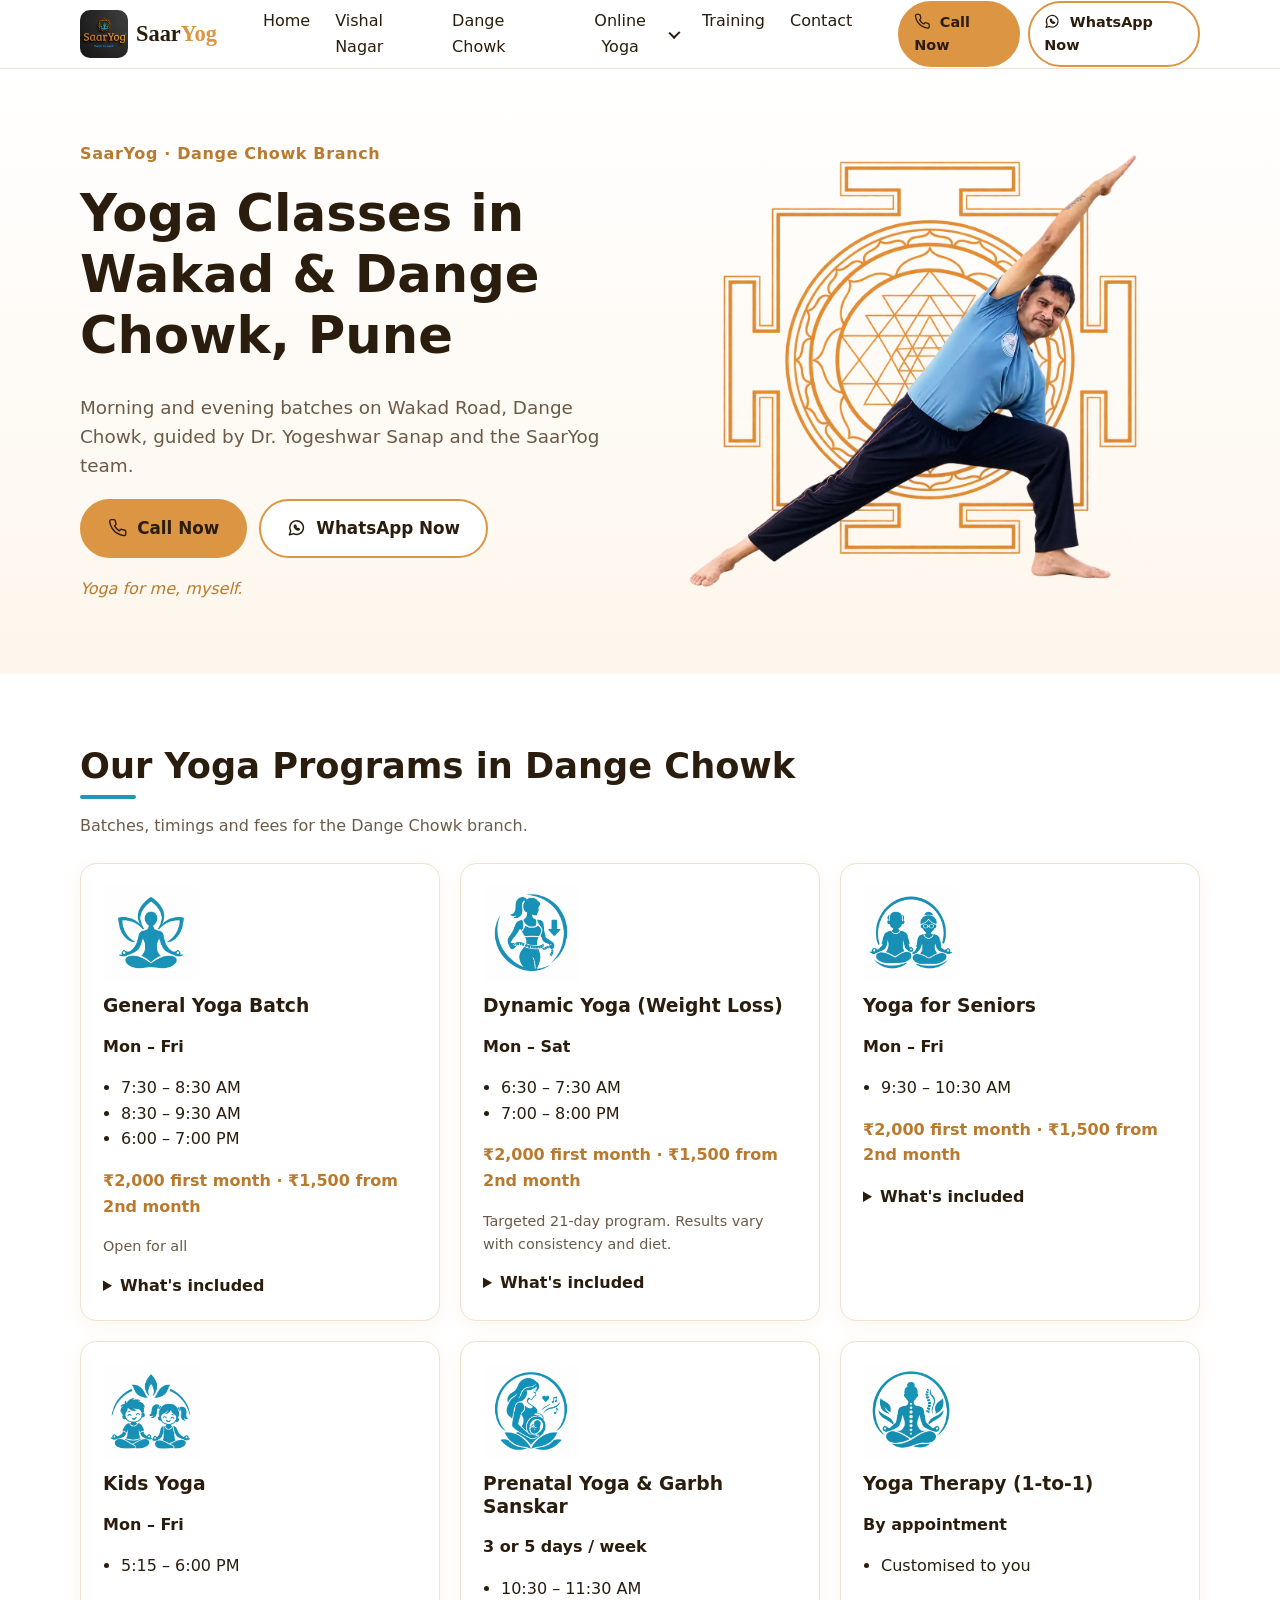
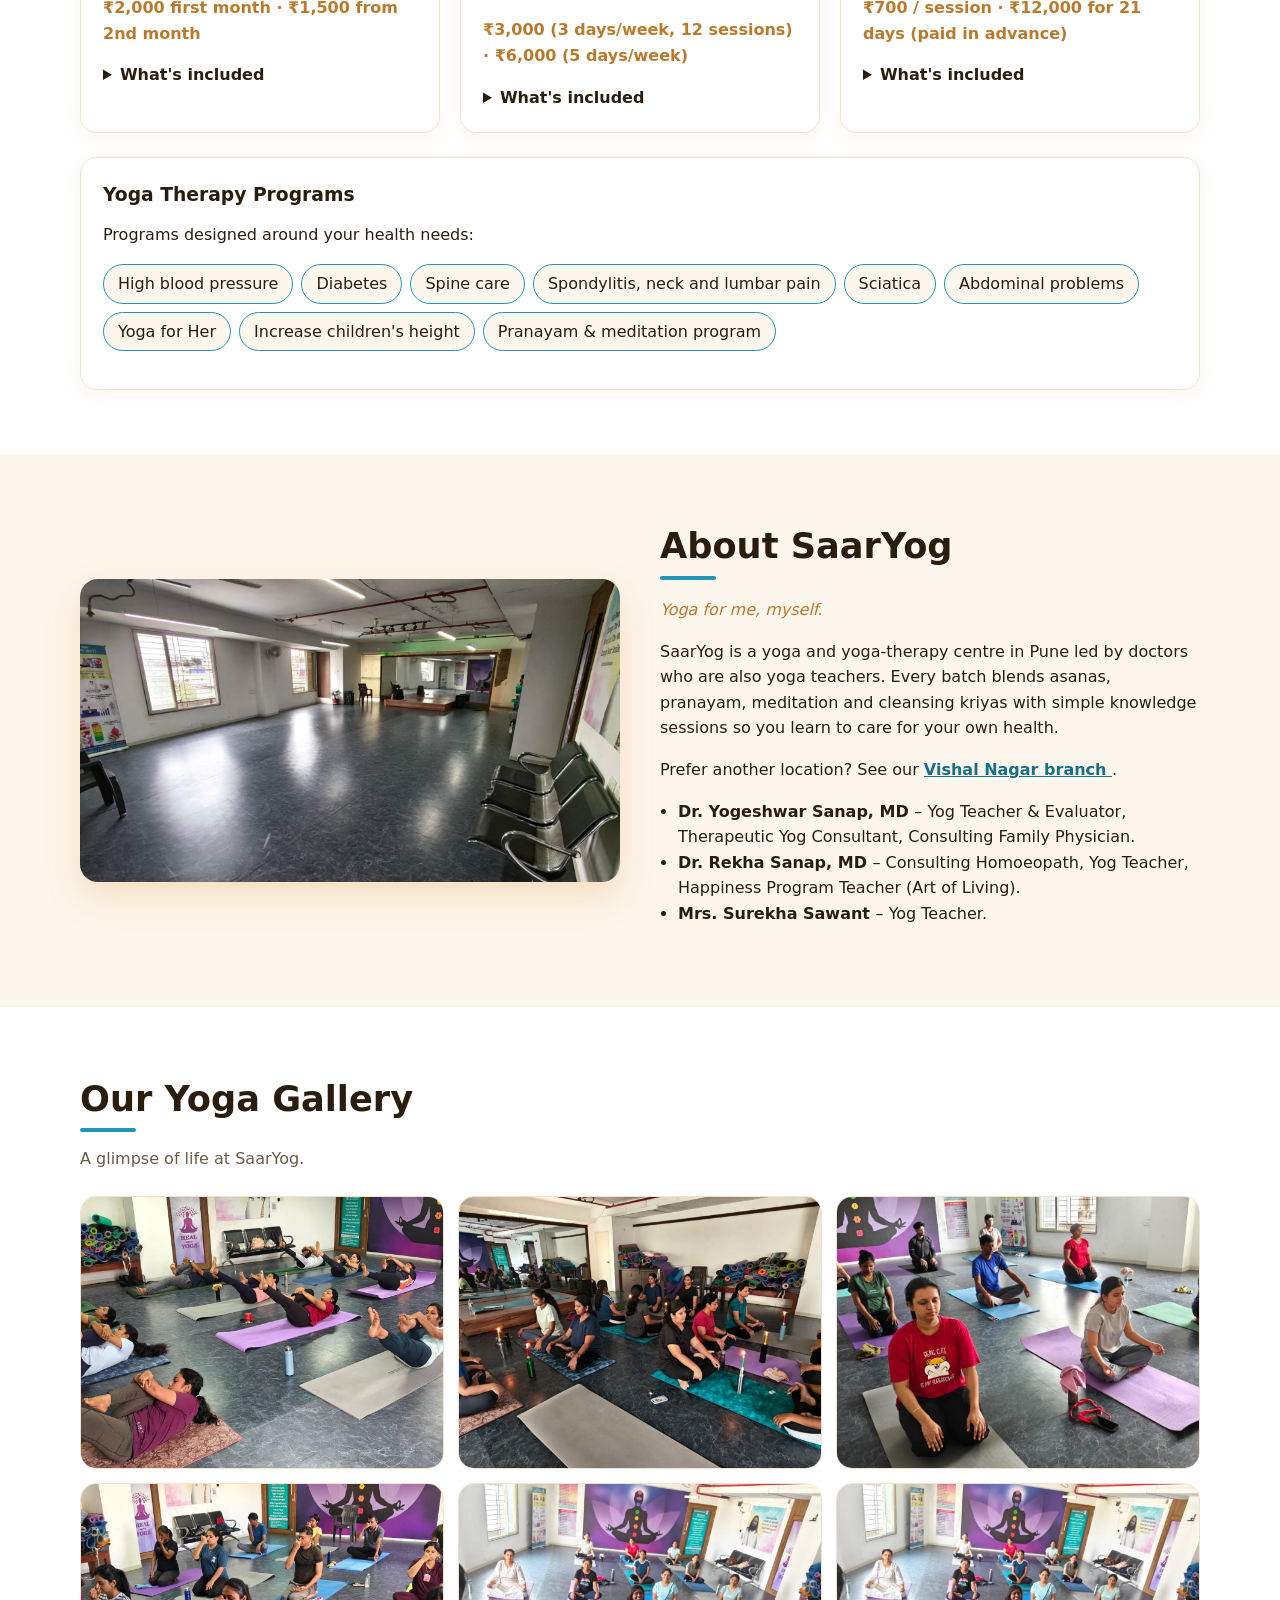
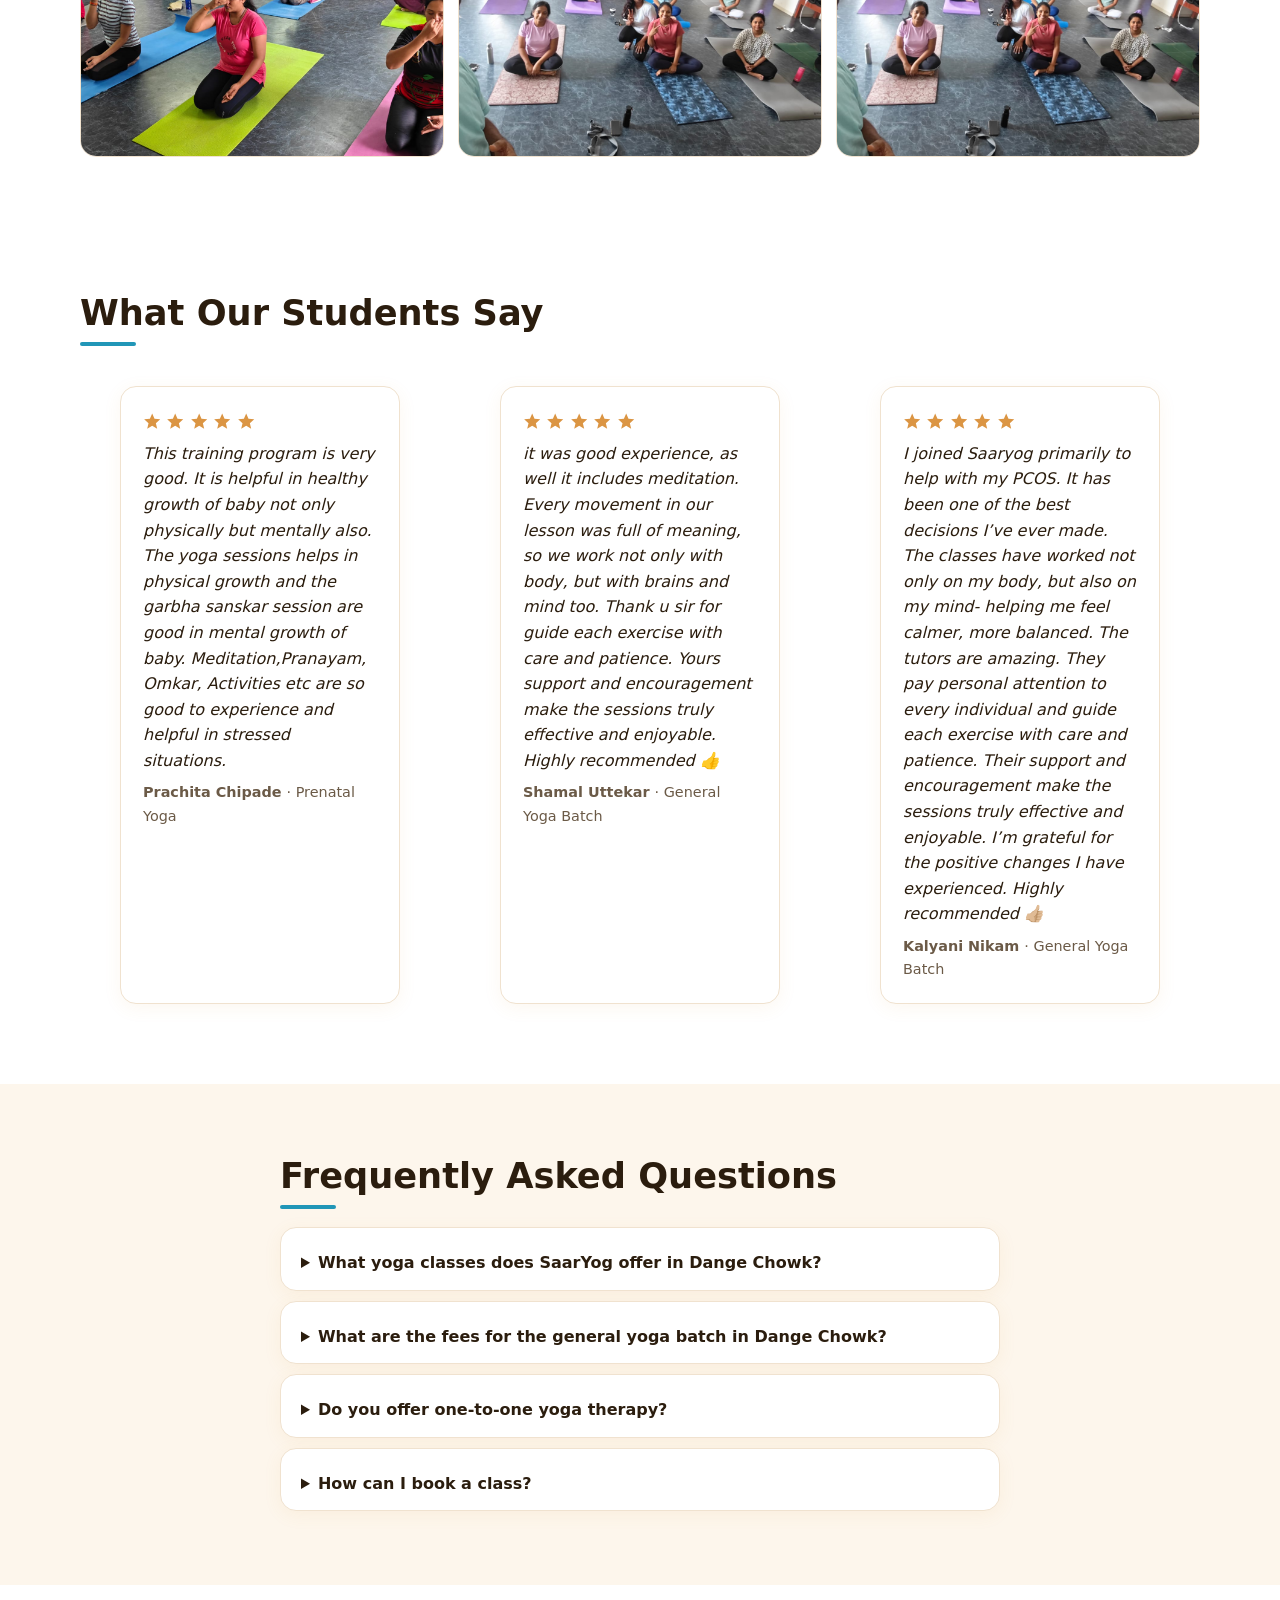
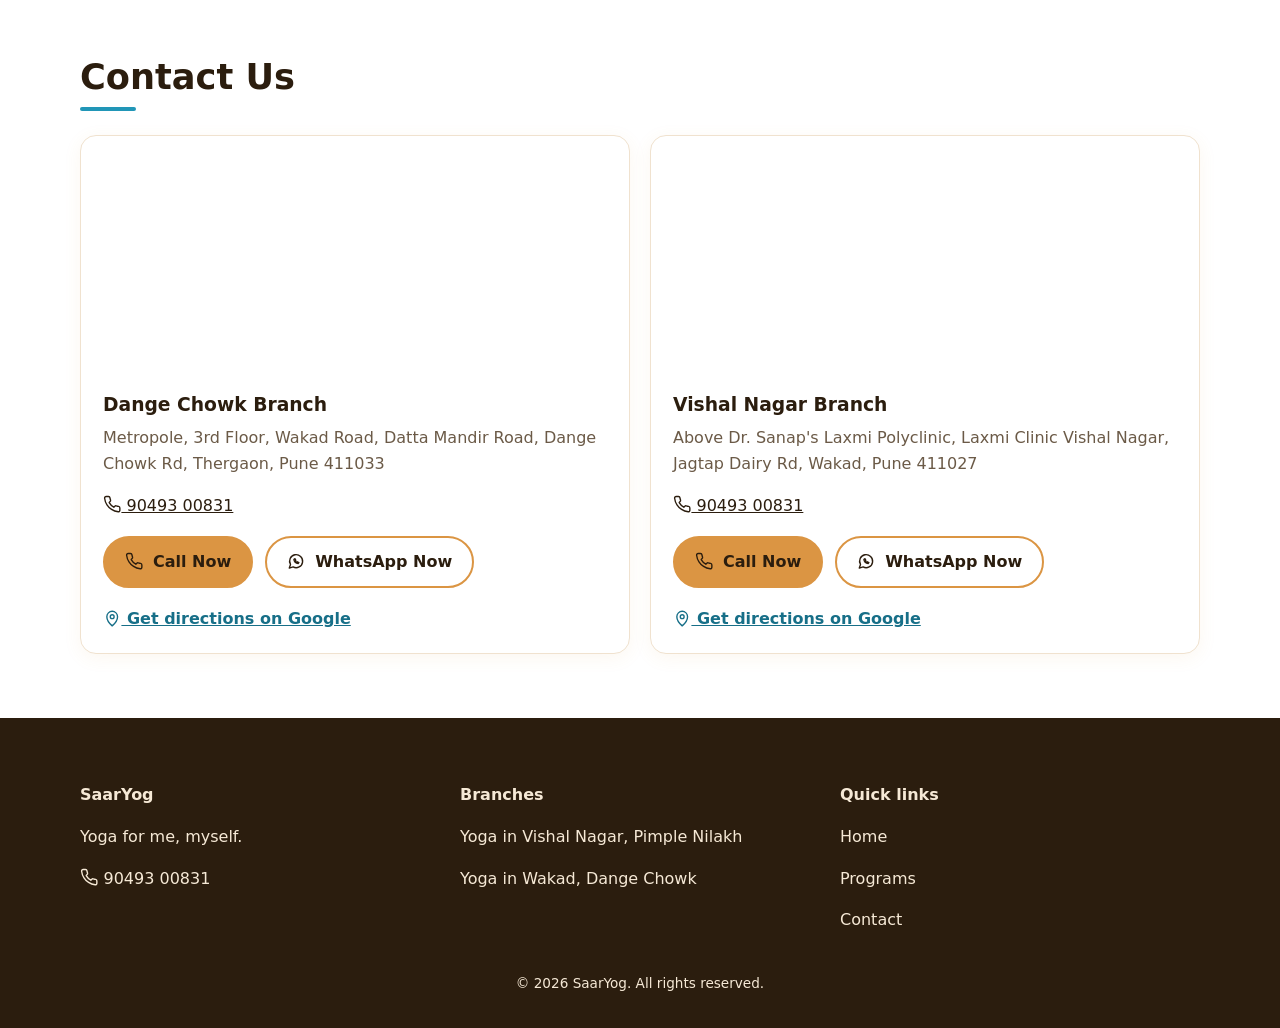
==== commit 1515f596: "Updated final website as per told" ====
--- a/dange-chowk.html
+++ b/dange-chowk.html
@@ -20,10 +20,10 @@
   <meta content="SaarYog yoga classes near Wakad &amp; Dange Chowk, Pune: general yoga, dynamic weight-loss batch, seniors, kids, prenatal and 1-to-1 yoga therapy. Call or WhatsApp 90493 00831." property="og:description"/>
   <meta content="https://YOUR-DOMAIN.com/dange-chowk.html" property="og:url"/>
   <meta content="en_IN" property="og:locale"/>
-  <meta content="https://YOUR-DOMAIN.com/assets/og.png" property="og:image"/>
+  <meta content="https://YOUR-DOMAIN.com/assets/img/saaryog-logo.jpeg" property="og:image"/>
   <!-- SEO: Twitter Card Metadata and Favicon -->
   <meta content="summary_large_image" name="twitter:card"/>
-  <link href="assets/logo.png" rel="icon" type="image/png"/>
+  <link href="assets/img/saaryog-logo.jpeg" rel="icon" type="image/png"/>
   <link href="assets/style.css" rel="stylesheet"/>
   <!-- SEO: Structured Data (Local Business, FAQ, Breadcrumbs) -->
   <script type="application/ld+json">
@@ -65,8 +65,14 @@
     <li><a href="kids-yoga-online.html">Kids Yoga Batch</a></li>
     <li><a href="height-up-yoga-for-kids.html">Height-Up</a></li>
     <li><a href="yoga-therapy-online.html">Yoga Therapy Programs</a></li>
+    <li><a href="yoga-teacher-training-courses.html">Yoga Teacher Training Course</a></li>
   </ul>
 </li>
+ <li>
+       <a href="yoga-teacher-training-courses.html">
+        Training
+       </a>
+      </li>
       <!-- <li>
        <a href="#programs">
         Programs
@@ -563,7 +569,7 @@
         <b>
          Dr. Yogeshwar Sanap, MD
         </b>
-        &ndash; Yog Master (YCB 2, 3, 4), Yog Teacher &amp; Evaluator, Therapeutic Yog Consultant, Consulting Family Physician.
+        &ndash; Yog Teacher &amp; Evaluator, Therapeutic Yog Consultant, Consulting Family Physician.
        </li>
        <li>
         <b>
--- a/assets/style.css
+++ b/assets/style.css
@@ -715,4 +715,17 @@
   .sub-toggle{width:100%;justify-content:space-between}
   .sub-menu{position:static;box-shadow:none;border:0;border-left:3px solid var(--t);border-radius:0;margin:8px 0 0 4px;padding:0 0 0 12px;min-width:0}
   .sub-menu a{padding:9px 6px;white-space:normal}
+}
+
+@media(max-width:900px){
+  /* menu stays inside the screen and scrolls on its own */
+  nav{position:fixed;top:68px;left:0;right:0;z-index:55;
+      max-height:calc(100vh - 68px);max-height:calc(100dvh - 68px);
+      overflow-y:auto;overscroll-behavior:contain;-webkit-overflow-scrolling:touch;
+      padding-bottom:24px;box-shadow:0 14px 24px rgba(43,29,14,.15)}
+  .sub-menu a{padding:8px 6px}
+  /* dark area under the menu: one tap anywhere on it closes the menu */
+  .nav-backdrop{position:fixed;inset:68px 0 0 0;z-index:40;background:rgba(43,29,14,.35);display:none}
+  .nav-backdrop.show{display:block}
+  body.nav-open{overflow:hidden}
 }
